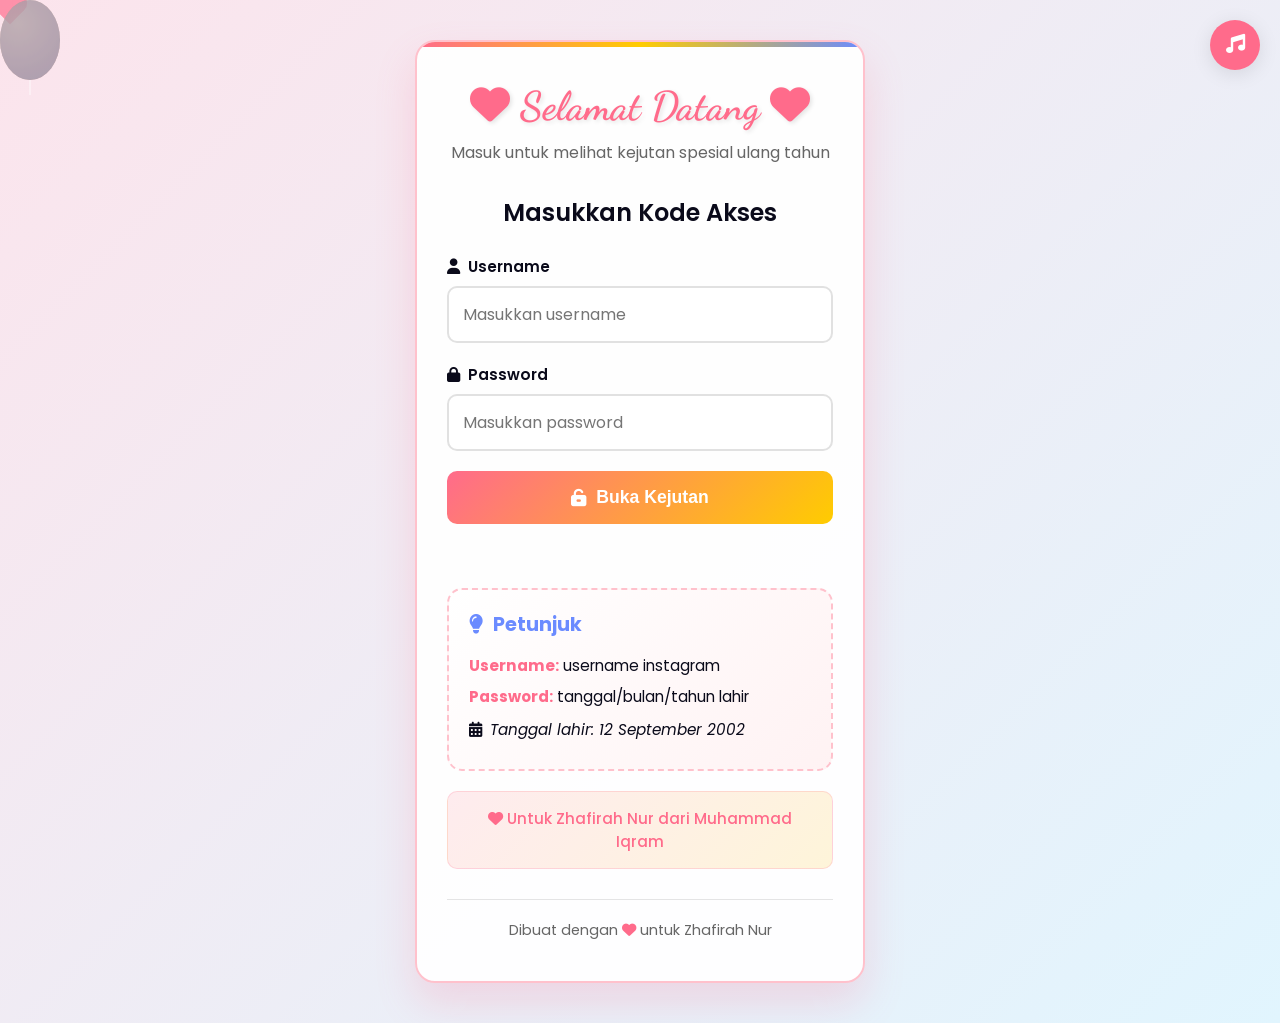
==== gift.html @ c89180bb "first commit" ====
<!DOCTYPE html>
<html lang="id">
<head>
    <meta charset="UTF-8" />
    <meta name="viewport" content="width=device-width, initial-scale=1.0" />
    <title>🎁 Hadiah & Ucapan</title>
    <link rel="stylesheet" href="css/style.css" />
    <link rel="stylesheet" href="https://cdnjs.cloudflare.com/ajax/libs/font-awesome/6.4.0/css/all.min.css" />
    <link href="https://fonts.googleapis.com/css2?family=Dancing+Script:wght@700&family=Poppins:wght@300;400;600&display=swap" rel="stylesheet" />
</head>
<body class="gift-page not-loaded">
    <div class="container">
        <div class="gift-container">
            <!-- Tombol kembali ke main.html -->
            <a href="main.html#boxes-section" class="btn-back">
                <i class="fas fa-arrow-left"></i> Kembali ke Menu
            </a>

            <!-- Gift Card - Bunga Animasi -->
            <div class="gift-card">
                <h2>🎁 Buket Bunga Spesial</h2>
                <p class="gift-sub">Untuk Zhafirah dari Muhammad Iqram 💐</p>

                <!-- Animasi Bunga -->
                <div class="flower-wrapper">
                    <div class="flowers">
                        <!-- Bunga 1 -->
                        <div class="flower flower--1">
                            <div class="flower__leafs flower__leafs--1">
                                <div class="flower__leaf flower__leaf--1"></div>
                                <div class="flower__leaf flower__leaf--2"></div>
                                <div class="flower__leaf flower__leaf--3"></div>
                                <div class="flower__leaf flower__leaf--4"></div>
                                <div class="flower__white-circle"></div>
                                <div class="flower__light flower__light--1"></div>
                                <div class="flower__light flower__light--2"></div>
                                <div class="flower__light flower__light--3"></div>
                                <div class="flower__light flower__light--4"></div>
                                <div class="flower__light flower__light--5"></div>
                                <div class="flower__light flower__light--6"></div>
                                <div class="flower__light flower__light--7"></div>
                                <div class="flower__light flower__light--8"></div>
                            </div>
                            <div class="flower__line">
                                <div class="flower__line__leaf flower__line__leaf--1"></div>
                                <div class="flower__line__leaf flower__line__leaf--2"></div>
                                <div class="flower__line__leaf flower__line__leaf--3"></div>
                                <div class="flower__line__leaf flower__line__leaf--4"></div>
                                <div class="flower__line__leaf flower__line__leaf--5"></div>
                                <div class="flower__line__leaf flower__line__leaf--6"></div>
                            </div>
                        </div>

                        <!-- Bunga 2 -->
                        <div class="flower flower--2">
                            <div class="flower__leafs flower__leafs--2">
                                <div class="flower__leaf flower__leaf--1"></div>
                                <div class="flower__leaf flower__leaf--2"></div>
                                <div class="flower__leaf flower__leaf--3"></div>
                                <div class="flower__leaf flower__leaf--4"></div>
                                <div class="flower__white-circle"></div>
                                <div class="flower__light flower__light--1"></div>
                                <div class="flower__light flower__light--2"></div>
                                <div class="flower__light flower__light--3"></div>
                                <div class="flower__light flower__light--4"></div>
                                <div class="flower__light flower__light--5"></div>
                                <div class="flower__light flower__light--6"></div>
                                <div class="flower__light flower__light--7"></div>
                                <div class="flower__light flower__light--8"></div>
                            </div>
                            <div class="flower__line">
                                <div class="flower__line__leaf flower__line__leaf--1"></div>
                                <div class="flower__line__leaf flower__line__leaf--2"></div>
                                <div class="flower__line__leaf flower__line__leaf--3"></div>
                                <div class="flower__line__leaf flower__line__leaf--4"></div>
                            </div>
                        </div>

                        <!-- Bunga 3 -->
                        <div class="flower flower--3">
                            <div class="flower__leafs flower__leafs--3">
                                <div class="flower__leaf flower__leaf--1"></div>
                                <div class="flower__leaf flower__leaf--2"></div>
                                <div class="flower__leaf flower__leaf--3"></div>
                                <div class="flower__leaf flower__leaf--4"></div>
                                <div class="flower__white-circle"></div>
                                <div class="flower__light flower__light--1"></div>
                                <div class="flower__light flower__light--2"></div>
                                <div class="flower__light flower__light--3"></div>
                                <div class="flower__light flower__light--4"></div>
                                <div class="flower__light flower__light--5"></div>
                                <div class="flower__light flower__light--6"></div>
                                <div class="flower__light flower__light--7"></div>
                                <div class="flower__light flower__light--8"></div>
                            </div>
                            <div class="flower__line">
                                <div class="flower__line__leaf flower__line__leaf--1"></div>
                                <div class="flower__line__leaf flower__line__leaf--2"></div>
                                <div class="flower__line__leaf flower__line__leaf--3"></div>
                                <div class="flower__line__leaf flower__line__leaf--4"></div>
                            </div>
                        </div>

                        <!-- Elemen tambahan -->
                        <div class="grow-ans" style="--d:1.2s">
                            <div class="flower__g-long">
                                <div class="flower__g-long__top"></div>
                                <div class="flower__g-long__bottom"></div>
                            </div>
                        </div>

                        <div class="growing-grass">
                            <div class="flower__grass flower__grass--1">
                                <div class="flower__grass--top"></div>
                                <div class="flower__grass--bottom"></div>
                                <div class="flower__grass__leaf flower__grass__leaf--1"></div>
                                <div class="flower__grass__leaf flower__grass__leaf--2"></div>
                                <div class="flower__grass__leaf flower__grass__leaf--3"></div>
                                <div class="flower__grass__leaf flower__grass__leaf--4"></div>
                                <div class="flower__grass__leaf flower__grass__leaf--5"></div>
                                <div class="flower__grass__leaf flower__grass__leaf--6"></div>
                                <div class="flower__grass__leaf flower__grass__leaf--7"></div>
                                <div class="flower__grass__leaf flower__grass__leaf--8"></div>
                                <div class="flower__grass__overlay"></div>
                            </div>
                        </div>

                        <div class="growing-grass">
                            <div class="flower__grass flower__grass--2">
                                <div class="flower__grass--top"></div>
                                <div class="flower__grass--bottom"></div>
                                <div class="flower__grass__leaf flower__grass__leaf--1"></div>
                                <div class="flower__grass__leaf flower__grass__leaf--2"></div>
                                <div class="flower__grass__leaf flower__grass__leaf--3"></div>
                                <div class="flower__grass__leaf flower__grass__leaf--4"></div>
                                <div class="flower__grass__leaf flower__grass__leaf--5"></div>
                                <div class="flower__grass__leaf flower__grass__leaf--6"></div>
                                <div class="flower__grass__leaf flower__grass__leaf--7"></div>
                                <div class="flower__grass__leaf flower__grass__leaf--8"></div>
                                <div class="flower__grass__overlay"></div>
                            </div>
                        </div>

                        <div class="grow-ans" style="--d:2.4s">
                            <div class="flower__g-right flower__g-right--1">
                                <div class="leaf"></div>
                            </div>
                        </div>

                        <div class="grow-ans" style="--d:2.8s">
                            <div class="flower__g-right flower__g-right--2">
                                <div class="leaf"></div>
                            </div>
                        </div>

                        <div class="grow-ans" style="--d:2.8s">
                            <div class="flower__g-front">
                                <div class="flower__g-front__leaf-wrapper flower__g-front__leaf-wrapper--1">
                                    <div class="flower__g-front__leaf"></div>
                                </div>
                                <div class="flower__g-front__leaf-wrapper flower__g-front__leaf-wrapper--2">
                                    <div class="flower__g-front__leaf"></div>
                                </div>
                                <div class="flower__g-front__leaf-wrapper flower__g-front__leaf-wrapper--3">
                                    <div class="flower__g-front__leaf"></div>
                                </div>
                                <div class="flower__g-front__leaf-wrapper flower__g-front__leaf-wrapper--4">
                                    <div class="flower__g-front__leaf"></div>
                                </div>
                                <div class="flower__g-front__leaf-wrapper flower__g-front__leaf-wrapper--5">
                                    <div class="flower__g-front__leaf"></div>
                                </div>
                                <div class="flower__g-front__leaf-wrapper flower__g-front__leaf-wrapper--6">
                                    <div class="flower__g-front__leaf"></div>
                                </div>
                                <div class="flower__g-front__leaf-wrapper flower__g-front__leaf-wrapper--7">
                                    <div class="flower__g-front__leaf"></div>
                                </div>
                                <div class="flower__g-front__leaf-wrapper flower__g-front__leaf-wrapper--8">
                                    <div class="flower__g-front__leaf"></div>
                                </div>
                                <div class="flower__g-front__line"></div>
                            </div>
                        </div>

                        <div class="grow-ans" style="--d:3.2s">
                            <div class="flower__g-fr">
                                <div class="leaf"></div>
                                <div class="flower__g-fr__leaf flower__g-fr__leaf--1"></div>
                                <div class="flower__g-fr__leaf flower__g-fr__leaf--2"></div>
                                <div class="flower__g-fr__leaf flower__g-fr__leaf--3"></div>
                                <div class="flower__g-fr__leaf flower__g-fr__leaf--4"></div>
                                <div class="flower__g-fr__leaf flower__g-fr__leaf--5"></div>
                                <div class="flower__g-fr__leaf flower__g-fr__leaf--6"></div>
                                <div class="flower__g-fr__leaf flower__g-fr__leaf--7"></div>
                                <div class="flower__g-fr__leaf flower__g-fr__leaf--8"></div>
                            </div>
                        </div>

                        <div class="long-g long-g--0">
                            <div class="grow-ans" style="--d:3s"><div class="leaf leaf--0"></div></div>
                            <div class="grow-ans" style="--d:2.2s"><div class="leaf leaf--1"></div></div>
                            <div class="grow-ans" style="--d:3.4s"><div class="leaf leaf--2"></div></div>
                            <div class="grow-ans" style="--d:3.6s"><div class="leaf leaf--3"></div></div>
                        </div>

                        <div class="long-g long-g--1">
                            <div class="grow-ans" style="--d:3.6s"><div class="leaf leaf--0"></div></div>
                            <div class="grow-ans" style="--d:3.8s"><div class="leaf leaf--1"></div></div>
                            <div class="grow-ans" style="--d:4s"><div class="leaf leaf--2"></div></div>
                            <div class="grow-ans" style="--d:4.2s"><div class="leaf leaf--3"></div></div>
                        </div>

                        <div class="long-g long-g--2">
                            <div class="grow-ans" style="--d:4s"><div class="leaf leaf--0"></div></div>
                            <div class="grow-ans" style="--d:4.2s"><div class="leaf leaf--1"></div></div>
                            <div class="grow-ans" style="--d:4.4s"><div class="leaf leaf--2"></div></div>
                            <div class="grow-ans" style="--d:4.6s"><div class="leaf leaf--3"></div></div>
                        </div>

                        <div class="long-g long-g--3">
                            <div class="grow-ans" style="--d:4s"><div class="leaf leaf--0"></div></div>
                            <div class="grow-ans" style="--d:4.2s"><div class="leaf leaf--1"></div></div>
                            <div class="grow-ans" style="--d:3s"><div class="leaf leaf--2"></div></div>
                            <div class="grow-ans" style="--d:3.6s"><div class="leaf leaf--3"></div></div>
                        </div>

                        <div class="long-g long-g--4">
                            <div class="grow-ans" style="--d:4s"><div class="leaf leaf--0"></div></div>
                            <div class="grow-ans" style="--d:4.2s"><div class="leaf leaf--1"></div></div>
                            <div class="grow-ans" style="--d:3s"><div class="leaf leaf--2"></div></div>
                            <div class="grow-ans" style="--d:3.6s"><div class="leaf leaf--3"></div></div>
                        </div>

                        <div class="long-g long-g--5">
                            <div class="grow-ans" style="--d:4s"><div class="leaf leaf--0"></div></div>
                            <div class="grow-ans" style="--d:4.2s"><div class="leaf leaf--1"></div></div>
                            <div class="grow-ans" style="--d:3s"><div class="leaf leaf--2"></div></div>
                            <div class="grow-ans" style="--d:3.6s"><div class="leaf leaf--3"></div></div>
                        </div>

                        <div class="long-g long-g--6">
                            <div class="grow-ans" style="--d:4.2s"><div class="leaf leaf--0"></div></div>
                            <div class="grow-ans" style="--d:4.4s"><div class="leaf leaf--1"></div></div>
                            <div class="grow-ans" style="--d:4.6s"><div class="leaf leaf--2"></div></div>
                            <div class="grow-ans" style="--d:4.8s"><div class="leaf leaf--3"></div></div>
                        </div>

                        <div class="long-g long-g--7">
                            <div class="grow-ans" style="--d:3s"><div class="leaf leaf--0"></div></div>
                            <div class="grow-ans" style="--d:3.2s"><div class="leaf leaf--1"></div></div>
                            <div class="grow-ans" style="--d:3.5s"><div class="leaf leaf--2"></div></div>
                            <div class="grow-ans" style="--d:3.6s"><div class="leaf leaf--3"></div></div>
                        </div>
                    </div>
                </div>

                <button id="bukaGiftBtn" class="btn-gift">
                    <i class="fas fa-gift"></i> Buka Buket Bunga
                </button>
            </div>

            <!-- Form Ucapan -->
            <div class="ucapan-card">
                <h3>💬 Ucapan Terima Kasih</h3>
                <p class="ucapan-sub">Kirimkan ucapan terima kasihmu untuk Muhammad Iqram 💕</p>

                <form id="giftForm">
                    <div class="form-group">
                        <label for="pengirim">✍️ Dari</label>
                        <input type="text" id="pengirim" value="Zhafirah Nur" readonly />
                    </div>

                    <div class="form-group">
                        <label for="pesanUcapan">💕 Pesan Terima Kasih</label>
                        <textarea id="pesanUcapan" rows="5" placeholder="Tulis ucapan terima kasihmu untuk Iqram..."></textarea>
                        <div class="char-counter">
                            <span id="charCount">0</span> / 500
                        </div>
                    </div>

                    <div class="form-group">
                        <label>🎨 Emoji</label>
                        <div class="emoji-picker">
                            <button type="button" class="emoji-btn" onclick="addEmoji('❤️')">❤️</button>
                            <button type="button" class="emoji-btn" onclick="addEmoji('💕')">💕</button>
                            <button type="button" class="emoji-btn" onclick="addEmoji('😊')">😊</button>
                            <button type="button" class="emoji-btn" onclick="addEmoji('🥰')">🥰</button>
                            <button type="button" class="emoji-btn" onclick="addEmoji('😘')">😘</button>
                            <button type="button" class="emoji-btn" onclick="addEmoji('💗')">💗</button>
                            <button type="button" class="emoji-btn" onclick="addEmoji('✨')">✨</button>
                            <button type="button" class="emoji-btn" onclick="addEmoji('🌹')">🌹</button>
                            <button type="button" class="emoji-btn" onclick="addEmoji('💖')">💖</button>
                            <button type="button" class="emoji-btn" onclick="addEmoji('🌸')">🌸</button>
                        </div>
                    </div>

                    <div class="form-actions">
                        <button type="button" id="previewBtn" class="btn-secondary">
                            <i class="fas fa-eye"></i> Preview
                        </button>
                        <button type="submit" id="kirimBtn" class="btn-primary">
                            <i class="fab fa-whatsapp"></i> Kirim ke WhatsApp
                        </button>
                    </div>

                    <div id="previewBox" class="preview-box hidden">
                        <div class="preview-header">
                            <i class="fas fa-quote-left"></i>
                            <span>Preview</span>
                        </div>
                        <div class="preview-content" id="previewContent"></div>
                    </div>

                    <div id="statusMessage" class="status-message hidden">
                        <span class="status-icon">✅</span>
                        <span class="status-text">Terkirim! 💕</span>
                    </div>
                </form>
            </div>

            <div class="copyright">
                <p>
                    © 2026 <a href="https://www.instagram.com/fdlann26/" target="_blank">Fadlan Fiqri Fauzan</a> 
                    - movedigitalku -
                    <a href="https://www.instagram.com/fdlann26/" target="_blank">@fdlann26</a>
                </p>
            </div>
        </div>
    </div>

    <script src="js/gift.js"></script>
</body>
</html>
---- css/style.css ----
/* ===== RESET & BASE ===== */
* {
    margin: 0;
    padding: 0;
    box-sizing: border-box;
}

:root {
    --primary-pink: #ff6b8b;
    --primary-blue: #6b8bff;
    --primary-yellow: #ffcc00;
    --primary-green: #6bff8b;
    --primary-purple: #cc6bff;
    --light-pink: #ffc1cc;
    --light-blue: #c2e9fb;
    --dark: #0a0a1a;
    --dark-secondary: #1a1a2e;
    --gold: #FFD700;
    --white: #ffffff;
    --text-light: #e0e0e0;
    --medium-text: #666666;
    --shadow: 0 4px 20px rgba(0, 0, 0, 0.1);
    --shadow-heavy: 0 8px 30px rgba(0, 0, 0, 0.15);
    --whatsapp-green: #25D366;
    --whatsapp-dark: #075e54;
    --danger-red: #ff4444;
    --success-green: #4cd964;
    --warning-orange: #ff9800;
}

body {
    font-family: 'Poppins', sans-serif;
    background: linear-gradient(135deg, var(--light-pink) 0%, var(--light-blue) 100%);
    min-height: 100vh;
    color: var(--dark);
    overflow-x: hidden;
    position: relative;
}

.hidden {
    display: none !important;
}

.container {
    max-width: 1200px;
    margin: 0 auto;
    padding: 20px;
    position: relative;
    z-index: 1;
}

/* ===== MUSIC CONTROL ===== */
.music-control {
    position: fixed;
    top: 20px;
    right: 20px;
    z-index: 1000;
    display: flex;
    flex-direction: column;
    gap: 10px;
}

.music-btn {
    background: var(--primary-pink);
    color: var(--white);
    border: none;
    width: 50px;
    height: 50px;
    border-radius: 50%;
    font-size: 1.2rem;
    cursor: pointer;
    box-shadow: var(--shadow);
    transition: all 0.3s ease;
    display: flex;
    align-items: center;
    justify-content: center;
}

.music-btn:hover {
    background: #ff4a6e;
    transform: scale(1.1);
    box-shadow: var(--shadow-heavy);
}

.logout-btn {
    background: var(--danger-red);
}
.logout-btn:hover {
    background: #ff2222;
}

/* ===== LOGIN PAGE ===== */
.login-page {
    display: flex;
    justify-content: center;
    align-items: center;
    min-height: 100vh;
    padding: 20px;
    background: linear-gradient(135deg, #fce4ec 0%, #e1f5fe 100%);
}

.login-card {
    background: rgba(255, 255, 255, 0.95);
    border-radius: 20px;
    width: 100%;
    max-width: 450px;
    padding: 40px 30px;
    box-shadow: 0 20px 40px rgba(255, 107, 139, 0.2);
    position: relative;
    overflow: hidden;
    border: 2px solid var(--light-pink);
}

.login-card::before {
    content: '';
    position: absolute;
    top: 0;
    left: 0;
    width: 100%;
    height: 5px;
    background: linear-gradient(90deg, var(--primary-pink), var(--primary-yellow), var(--primary-blue));
}

.login-header {
    text-align: center;
    margin-bottom: 30px;
}

.login-header h1 {
    font-family: 'Dancing Script', cursive;
    color: var(--primary-pink);
    font-size: 2.5rem;
    margin-bottom: 10px;
    text-shadow: 2px 2px 4px rgba(0, 0, 0, 0.1);
}

.subtitle {
    color: var(--medium-text);
    font-size: 1rem;
}

.login-form h2 {
    color: var(--dark);
    text-align: center;
    margin-bottom: 25px;
    font-size: 1.5rem;
    font-weight: 600;
}

.form-group {
    margin-bottom: 20px;
}

.form-group label {
    display: block;
    margin-bottom: 8px;
    color: var(--dark);
    font-weight: 600;
    font-size: 0.95rem;
    display: flex;
    align-items: center;
    gap: 8px;
}

.form-group input,
.form-group textarea {
    width: 100%;
    padding: 14px;
    border: 2px solid #e1e1e1;
    border-radius: 10px;
    font-size: 1rem;
    font-family: 'Poppins', sans-serif;
    transition: all 0.3s ease;
    background: var(--white);
}

.form-group input:focus,
.form-group textarea:focus {
    border-color: var(--primary-pink);
    box-shadow: 0 0 0 3px rgba(255, 107, 139, 0.2);
    outline: none;
}

.form-group textarea {
    resize: vertical;
    min-height: 120px;
}

.btn-primary {
    background: linear-gradient(135deg, var(--primary-pink) 0%, var(--primary-yellow) 100%);
    color: var(--white);
    border: none;
    width: 100%;
    padding: 16px;
    border-radius: 10px;
    font-size: 1.1rem;
    font-weight: 600;
    cursor: pointer;
    transition: all 0.3s ease;
    margin-top: 10px;
    display: flex;
    align-items: center;
    justify-content: center;
    gap: 10px;
}

.btn-primary:hover {
    transform: translateY(-3px);
    box-shadow: 0 7px 15px rgba(255, 107, 139, 0.3);
}

.btn-primary:disabled {
    opacity: 0.6;
    cursor: not-allowed;
    transform: none !important;
}

.btn-secondary {
    background: linear-gradient(135deg, var(--primary-blue), var(--primary-purple));
    color: white;
    border: none;
    padding: 15px 30px;
    border-radius: 10px;
    font-size: 1rem;
    font-weight: 600;
    cursor: pointer;
    transition: all 0.3s ease;
    display: flex;
    align-items: center;
    justify-content: center;
    gap: 10px;
    flex: 1;
}

.btn-secondary:hover {
    transform: translateY(-3px);
    box-shadow: 0 5px 15px rgba(107, 139, 255, 0.3);
}

.message {
    margin-top: 15px;
    padding: 12px;
    border-radius: 8px;
    text-align: center;
    font-weight: 600;
    font-size: 0.9rem;
}

.message.success {
    background: rgba(76, 217, 100, 0.1);
    color: var(--success-green);
    border: 1px solid rgba(76, 217, 100, 0.3);
}

.message.error {
    background: rgba(255, 68, 68, 0.1);
    color: var(--danger-red);
    border: 1px solid rgba(255, 68, 68, 0.3);
}

.hint-box {
    background: linear-gradient(135deg, rgba(255, 255, 255, 0.9), rgba(255, 241, 242, 0.9));
    border-radius: 15px;
    padding: 20px;
    margin-top: 25px;
    border: 2px dashed var(--light-pink);
}

.hint-box h3 {
    color: var(--primary-blue);
    margin-bottom: 15px;
    font-size: 1.2rem;
    display: flex;
    align-items: center;
    gap: 10px;
}

.hint-content p {
    margin-bottom: 8px;
    color: var(--dark);
    font-size: 0.95rem;
}

.hint-content strong {
    color: var(--primary-pink);
}

.note {
    font-style: italic;
    color: var(--medium-text);
    margin-top: 10px;
    font-size: 0.85rem;
    display: flex;
    align-items: center;
    gap: 8px;
}

.romantic-note {
    text-align: center;
    margin-top: 20px;
    padding: 15px;
    background: linear-gradient(135deg, rgba(255, 193, 204, 0.3), rgba(255, 224, 130, 0.3));
    border-radius: 10px;
    color: var(--primary-pink);
    font-weight: 500;
    font-size: 0.95rem;
    border: 1px solid rgba(255, 107, 139, 0.2);
}

.login-footer {
    margin-top: 30px;
    text-align: center;
    color: var(--medium-text);
    padding-top: 20px;
    border-top: 1px solid rgba(0, 0, 0, 0.1);
    font-size: 0.9rem;
}

.heartbeat {
    color: var(--primary-pink);
    animation: heartbeat 1.5s infinite;
}

@keyframes heartbeat {
    0%, 100% { transform: scale(1); }
    5% { transform: scale(1.1); }
    10% { transform: scale(1); }
    15% { transform: scale(1.1); }
    20% { transform: scale(1); }
}

/* ===== FLOATING ELEMENTS ===== */
.floating-hearts {
    position: fixed;
    top: 0;
    left: 0;
    width: 100%;
    height: 100%;
    pointer-events: none;
    z-index: 0;
}

.floating-hearts .heart {
    position: absolute;
    width: 20px;
    height: 20px;
    background: var(--primary-pink);
    transform: rotate(45deg);
    animation: floatHeart 20s infinite linear;
    opacity: 0.2;
}

.floating-hearts .heart::before,
.floating-hearts .heart::after {
    content: '';
    position: absolute;
    width: 20px;
    height: 20px;
    background: var(--primary-pink);
    border-radius: 50%;
}

.floating-hearts .heart::before { top: -10px; left: 0; }
.floating-hearts .heart::after { top: 0; left: -10px; }

@keyframes floatHeart {
    0% { transform: rotate(45deg) translateY(100vh) rotate(0deg); opacity: 0; }
    10% { opacity: 0.2; }
    90% { opacity: 0.2; }
    100% { transform: rotate(45deg) translateY(-100px) rotate(360deg); opacity: 0; }
}

.balloons {
    position: fixed;
    top: 0;
    left: 0;
    width: 100%;
    height: 100%;
    pointer-events: none;
    z-index: 0;
}

.balloons .balloon {
    position: absolute;
    width: 60px;
    height: 80px;
    border-radius: 50%;
    animation: floatBalloon 25s infinite linear;
    opacity: 0.3;
}

.balloon::before {
    content: '';
    position: absolute;
    bottom: -15px;
    left: 50%;
    transform: translateX(-50%);
    width: 2px;
    height: 15px;
    background: rgba(255, 255, 255, 0.3);
}

.pink { background: radial-gradient(circle at 30% 30%, var(--primary-pink), #ff4a6e); }
.blue { background: radial-gradient(circle at 30% 30%, var(--primary-blue), #4a6eff); }
.yellow { background: radial-gradient(circle at 30% 30%, var(--primary-yellow), #ffaa00); }
.green { background: radial-gradient(circle at 30% 30%, var(--primary-green), #4aff6e); }
.purple { background: radial-gradient(circle at 30% 30%, var(--primary-purple), #aa4aff); }

@keyframes floatBalloon {
    0% { transform: translateY(100vh) rotate(0deg); opacity: 0; }
    10% { opacity: 0.3; }
    90% { opacity: 0.3; }
    100% { transform: translateY(-100px) rotate(360deg); opacity: 0; }
}

/* ===== BALLOON ANIMATION ===== */
.balloon-animation {
    position: fixed;
    top: 0;
    left: 0;
    width: 100%;
    height: 100%;
    pointer-events: none;
    z-index: 0;
}

.balloon-anim {
    position: absolute;
    width: 50px;
    height: 70px;
    border-radius: 50%;
    animation: floatUp 25s infinite linear;
    opacity: 0.15;
}

.balloon-anim:nth-child(1) { background: var(--primary-pink); left: 10%; animation-delay: 0s; }
.balloon-anim:nth-child(2) { background: var(--primary-blue); left: 30%; animation-delay: 5s; }
.balloon-anim:nth-child(3) { background: var(--primary-yellow); left: 50%; animation-delay: 10s; }
.balloon-anim:nth-child(4) { background: var(--primary-green); left: 70%; animation-delay: 15s; }
.balloon-anim:nth-child(5) { background: var(--primary-purple); left: 90%; animation-delay: 20s; }

@keyframes floatUp {
    0% { transform: translateY(100vh) rotate(0deg); opacity: 0; }
    10% { opacity: 0.15; }
    90% { opacity: 0.15; }
    100% { transform: translateY(-100px) rotate(360deg); opacity: 0; }
}

/* ===== BIRTHDAY PAGE ===== */
.birthday-page {
    background: linear-gradient(135deg, #fff0f5 0%, #f0f8ff 100%);
    min-height: 100vh;
}

.birthday-header {
    text-align: center;
    margin-bottom: 30px;
    padding-top: 20px;
}

.birthday-header h1 {
    font-family: 'Dancing Script', cursive;
    font-size: 3rem;
    color: var(--primary-pink);
    margin-bottom: 15px;
    text-shadow: 2px 2px 4px rgba(0, 0, 0, 0.1);
}

.age-display {
    margin: 20px 0;
}

.age-number {
    display: inline-block;
    background: linear-gradient(135deg, var(--primary-pink), var(--primary-yellow));
    color: var(--white);
    width: 90px;
    height: 90px;
    line-height: 90px;
    border-radius: 50%;
    font-size: 2.8rem;
    font-weight: bold;
    margin: 10px;
    animation: pulseAge 2s infinite;
    box-shadow: 0 10px 25px rgba(255, 107, 139, 0.3);
    border: 4px solid white;
}

@keyframes pulseAge {
    0%, 100% { transform: scale(1); }
    50% { transform: scale(1.05); }
}

.age-text {
    font-size: 1.1rem;
    color: var(--medium-text);
    margin-top: 10px;
    font-weight: 500;
}

/* ===== STARS BACKGROUND ===== */
.stars-bg {
    position: fixed;
    top: 0;
    left: 0;
    width: 100%;
    height: 100%;
    pointer-events: none;
    z-index: 0;
    overflow: hidden;
}

.star {
    position: absolute;
    background: #ffb3c6;
    border-radius: 50%;
    opacity: 0;
    animation: twinkle 3s ease-in-out infinite;
}

@keyframes twinkle {
    0%, 100% { opacity: 0; }
    50% { opacity: 0.8; }
}

/* ===== CAKE SECTION ===== */
.cake-section {
    position: relative;
    margin: 0 auto;
    max-width: 600px;
    z-index: 1;
}

.cake-container {
    position: relative;
    height: 280px;
    display: flex;
    justify-content: center;
    align-items: flex-end;
}

.cake {
    position: relative;
    width: 240px;
    height: 180px;
}

.cake-bottom {
    position: absolute;
    bottom: 0;
    left: 50%;
    transform: translateX(-50%);
    width: 200px;
    height: 70px;
    background: linear-gradient(to bottom, #ffaa00, #ff8800);
    border-radius: 10px 10px 20px 20px;
    box-shadow: inset 0 10px 20px rgba(0, 0, 0, 0.1);
}

.cake-middle {
    position: absolute;
    bottom: 70px;
    left: 50%;
    transform: translateX(-50%);
    width: 180px;
    height: 50px;
    background: linear-gradient(to bottom, #ff6b8b, #ff4a6e);
    border-radius: 10px;
    box-shadow: inset 0 10px 20px rgba(0, 0, 0, 0.1);
}

.cake-top {
    position: absolute;
    bottom: 120px;
    left: 50%;
    transform: translateX(-50%);
    width: 160px;
    height: 40px;
    background: linear-gradient(to bottom, var(--primary-yellow), #ffaa00);
    border-radius: 10px;
    box-shadow: inset 0 10px 20px rgba(0, 0, 0, 0.1);
}

.candles {
    position: absolute;
    bottom: 160px;
    left: 50%;
    transform: translateX(-50%);
    width: 200px;
    display: flex;
    justify-content: space-around;
    z-index: 10;
}

.candle {
    width: 12px;
    height: 50px;
    background: linear-gradient(to bottom, var(--white), #f0f0f0);
    border-radius: 5px;
    position: relative;
}

.flame {
    width: 20px;
    height: 40px;
    background: radial-gradient(ellipse at center, #ffcc00, #ff6b00, transparent 70%);
    border-radius: 50% 50% 20% 20%;
    position: absolute;
    top: -35px;
    left: 50%;
    transform: translateX(-50%);
    animation: flicker 1.5s infinite alternate;
    cursor: pointer;
    border: none;
    padding: 0;
    display: flex;
    align-items: center;
    justify-content: center;
}

@keyframes flicker {
    0%, 100% { transform: translateX(-50%) scale(1); opacity: 1; }
    50% { transform: translateX(-50%) scale(1.1); opacity: 0.9; }
}

.flame.listening {
    animation: listeningFlame 0.6s infinite alternate !important;
    box-shadow: 0 0 25px #ffcc00, 0 0 50px #ffcc00 !important;
}

@keyframes listeningFlame {
    0% { transform: translateX(-50%) scale(1); background: radial-gradient(ellipse at center, #ffcc00, #ff6b00, transparent 70%); }
    50% { transform: translateX(-50%) scale(1.2); background: radial-gradient(ellipse at center, #ffff00, #ff3300, transparent 70%); }
    100% { transform: translateX(-50%) scale(1.4); background: radial-gradient(ellipse at center, #ffffff, #ff0000, transparent 70%); }
}

.flame.blown {
    animation: blowOut 0.8s forwards !important;
}

@keyframes blowOut {
    0% { opacity: 1; transform: translateX(-50%) scale(1); }
    50% { opacity: 0.5; transform: translateX(-50%) scale(1.5); }
    100% { opacity: 0; transform: translateX(-50%) scale(0); display: none; }
}

/* ===== BLOW CONTROL ===== */
.blow-control-section {
    text-align: center;
    margin-top: 25px;
    padding: 20px;
    background: rgba(255, 255, 255, 0.9);
    border-radius: 15px;
    box-shadow: var(--shadow);
    max-width: 500px;
    margin-left: auto;
    margin-right: auto;
}

.blow-btn {
    background: linear-gradient(135deg, var(--primary-pink), var(--primary-yellow));
    color: var(--white);
    border: none;
    padding: 16px 32px;
    border-radius: 50px;
    font-size: 1.1rem;
    font-weight: 600;
    cursor: pointer;
    transition: all 0.3s ease;
    display: inline-flex;
    align-items: center;
    gap: 12px;
    margin-bottom: 20px;
    box-shadow: 0 5px 15px rgba(255, 107, 139, 0.3);
}

.blow-btn:hover {
    transform: translateY(-3px);
    box-shadow: 0 8px 20px rgba(255, 107, 139, 0.4);
}

.blow-btn.blowing {
    background: linear-gradient(135deg, var(--primary-blue), var(--primary-purple));
    animation: pulse 1.5s infinite;
}

.blow-status {
    margin: 15px 0;
    min-height: 40px;
}

.status-item {
    display: flex;
    align-items: center;
    justify-content: center;
    gap: 10px;
    padding: 10px;
    border-radius: 8px;
    font-weight: 500;
    transition: all 0.3s ease;
}

.status-item i {
    font-size: 1.2rem;
}

#mic-status {
    background: rgba(255, 68, 68, 0.1);
    color: var(--danger-red);
}

#mic-status.active {
    background: rgba(37, 211, 102, 0.1);
    color: var(--whatsapp-green);
}

#blow-instruction {
    background: rgba(255, 193, 7, 0.1);
    color: var(--warning-orange);
    animation: pulse 1.5s infinite;
}

#blow-result {
    background: rgba(76, 217, 100, 0.1);
    color: var(--success-green);
}

.candle-counter {
    margin-top: 20px;
    padding: 15px;
    background: linear-gradient(135deg, rgba(255, 255, 255, 0.9), rgba(255, 241, 242, 0.9));
    border-radius: 10px;
    border: 2px dashed var(--light-pink);
}

.counter-display {
    font-size: 2.5rem;
    font-weight: bold;
    color: var(--primary-pink);
    line-height: 1;
    margin-bottom: 5px;
}

.counter-label {
    color: var(--medium-text);
    font-size: 0.9rem;
}

/* ===== MIC MODAL ===== */
.mic-modal {
    display: none;
    position: fixed;
    top: 0;
    left: 0;
    width: 100%;
    height: 100%;
    background: rgba(0, 0, 0, 0.9);
    z-index: 10000;
    justify-content: center;
    align-items: center;
    animation: fadeIn 0.3s ease;
}

.mic-modal-content {
    background: white;
    border-radius: 20px;
    width: 90%;
    max-width: 450px;
    padding: 40px 30px;
    text-align: center;
    animation: slideUp 0.3s ease;
    box-shadow: 0 20px 40px rgba(0, 0, 0, 0.4);
    border: 3px solid var(--primary-blue);
}

.mic-modal-icon {
    font-size: 4rem;
    color: var(--primary-blue);
    margin-bottom: 20px;
    animation: bounce 1s infinite alternate;
}

@keyframes bounce {
    0% { transform: translateY(0); }
    100% { transform: translateY(-10px); }
}

.mic-modal-content h3 {
    color: var(--primary-blue);
    margin-bottom: 15px;
    font-size: 1.8rem;
}

.mic-modal-content p {
    color: var(--medium-text);
    margin-bottom: 30px;
    line-height: 1.6;
}

.mic-modal-buttons {
    display: flex;
    gap: 15px;
    justify-content: center;
}

/* ===== UCAPAN SECTION ===== */
.ucapan-section {
    margin: 40px auto;
    max-width: 800px;
    z-index: 1;
    position: relative;
}

.ucapan-card {
    background: rgba(255, 255, 255, 0.95);
    border-radius: 30px;
    padding: 50px 40px;
    box-shadow: 0 20px 60px rgba(0, 0, 0, 0.15);
    border: 2px solid var(--light-pink);
    text-align: center;
    position: relative;
    overflow: hidden;
    animation: popIn 0.8s cubic-bezier(0.34, 1.56, 0.64, 1);
}

@keyframes popIn {
    from { transform: scale(0.8); opacity: 0; }
    to { transform: scale(1); opacity: 1; }
}

.ucapan-content {
    position: relative;
    z-index: 2;
}

.sparkle {
    font-size: 4rem;
    animation: sparkle 1s ease-in-out infinite;
}

@keyframes sparkle {
    0%, 100% { transform: scale(1) rotate(0deg); }
    50% { transform: scale(1.2) rotate(10deg); }
}

.ucapan-content h1 {
    font-family: 'Dancing Script', cursive;
    font-size: 3rem;
    color: var(--primary-pink);
    margin: 15px 0;
    text-shadow: 0 0 30px rgba(255, 107, 139, 0.1);
}

.ucapan-message {
    font-size: 1.1rem;
    line-height: 1.8;
    color: var(--dark);
    max-width: 600px;
    margin: 20px auto;
}

.ucapan-from {
    font-family: 'Dancing Script', cursive;
    font-size: 1.8rem;
    color: var(--primary-pink);
    margin: 20px 0;
}

.btn-next {
    background: linear-gradient(135deg, var(--primary-pink), #ff4757);
    color: white;
    border: none;
    padding: 16px 40px;
    border-radius: 50px;
    font-size: 1.1rem;
    font-weight: 600;
    cursor: pointer;
    transition: all 0.3s ease;
    display: inline-flex;
    align-items: center;
    gap: 12px;
    box-shadow: 0 5px 20px rgba(255, 107, 139, 0.3);
}

.btn-next:hover {
    transform: translateY(-3px) scale(1.02);
    box-shadow: 0 10px 30px rgba(255, 107, 139, 0.4);
}

/* ===== BOXES SECTION ===== */
.boxes-section {
    margin: 40px auto;
    max-width: 1000px;
    z-index: 1;
    position: relative;
}

.boxes-header {
    text-align: center;
    margin-bottom: 40px;
}

.boxes-header h2 {
    font-family: 'Dancing Script', cursive;
    font-size: 2.8rem;
    color: var(--primary-pink);
}

.boxes-header p {
    color: var(--medium-text);
    font-size: 1.1rem;
}

.boxes-container {
    display: grid;
    grid-template-columns: repeat(3, 1fr);
    gap: 30px;
}

.box-card {
    background: rgba(255, 255, 255, 0.9);
    backdrop-filter: blur(10px);
    border-radius: 24px;
    padding: 35px 25px;
    text-align: center;
    border: 1px solid rgba(255, 107, 139, 0.1);
    transition: all 0.4s cubic-bezier(0.34, 1.56, 0.64, 1);
    box-shadow: 0 10px 30px rgba(0, 0, 0, 0.05);
}

.box-card:hover {
    transform: translateY(-10px);
    border-color: var(--primary-pink);
    box-shadow: 0 20px 50px rgba(255, 107, 139, 0.15);
}

.box-icon {
    width: 70px;
    height: 70px;
    border-radius: 50%;
    display: flex;
    justify-content: center;
    align-items: center;
    margin: 0 auto 18px;
    font-size: 28px;
    color: #fff;
}

.box-surat .box-icon { background: linear-gradient(135deg, #ff6b9d, #ff4757); }
.box-galeri .box-icon { background: linear-gradient(135deg, #6c5ce7, #a29bfe); }
.box-gift .box-icon { background: linear-gradient(135deg, #fdcb6e, #f39c12); }

.box-card h3 {
    font-size: 1.3rem;
    color: var(--dark);
    margin-bottom: 8px;
}

.box-card p {
    color: var(--medium-text);
    font-size: 0.95rem;
    margin-bottom: 18px;
}

.box-btn {
    display: inline-block;
    padding: 10px 30px;
    border-radius: 30px;
    text-decoration: none;
    font-weight: 600;
    font-size: 0.95rem;
    transition: all 0.3s ease;
    border: 2px solid;
}

.box-surat .box-btn {
    color: #ff6b9d;
    border-color: rgba(255, 107, 157, 0.3);
}
.box-surat .box-btn:hover {
    background: #ff6b9d;
    color: #fff;
    border-color: #ff6b9d;
}

.box-galeri .box-btn {
    color: #6c5ce7;
    border-color: rgba(108, 92, 231, 0.3);
}
.box-galeri .box-btn:hover {
    background: #6c5ce7;
    color: #fff;
    border-color: #6c5ce7;
}

.box-gift .box-btn {
    color: #f39c12;
    border-color: rgba(243, 156, 18, 0.3);
}
.box-gift .box-btn:hover {
    background: #f39c12;
    color: #fff;
    border-color: #f39c12;
}

/* ===== SURAT PAGE ===== */
.surat-page {
    background: linear-gradient(135deg, #1a0a1e, #2d152d, #1a0a1e);
    min-height: 100vh;
}

.surat-container {
    max-width: 700px;
    margin: 0 auto;
}

.btn-back {
    display: inline-flex;
    align-items: center;
    gap: 8px;
    color: rgba(255, 182, 193, 0.5);
    text-decoration: none;
    font-size: 0.95rem;
    transition: 0.3s;
    margin-bottom: 20px;
}

.btn-back:hover {
    color: #ffb3c6;
}

.surat-card {
    background: rgba(255, 255, 255, 0.05);
    backdrop-filter: blur(20px);
    border-radius: 30px;
    padding: 40px 35px;
    border: 1px solid rgba(255, 107, 157, 0.08);
    box-shadow: 0 20px 60px rgba(0, 0, 0, 0.3);
}

.surat-header {
    text-align: center;
    margin-bottom: 25px;
}

.surat-header i {
    font-size: 32px;
    color: #ff6b9d;
    display: block;
    margin-bottom: 10px;
}

.surat-header h2 {
    color: #ffb3c6;
    font-size: 1.8rem;
    font-weight: 700;
}

.surat-body {
    max-height: 0;
    overflow: hidden;
    transition: max-height 1.5s ease, opacity 1s ease;
    opacity: 0;
}

.surat-body.open {
    max-height: 900px;
    opacity: 1;
}

.surat-body .line {
    color: #f0e6d3;
    font-size: 1rem;
    line-height: 2.2;
    text-align: center;
    opacity: 0;
    transform: translateY(10px);
    transition: all 0.6s ease;
}

.surat-body .line.show {
    opacity: 1;
    transform: translateY(0);
}

.surat-body .line:nth-child(odd) { color: #ffb3c6; }
.surat-body .line:nth-child(even) { color: #f0e6d3; }
.surat-body .line strong { color: #ff6b9d; }

.btn-buka {
    background: linear-gradient(135deg, #ff6b9d, #ff4757);
    border: none;
    color: #fff;
    padding: 14px 36px;
    border-radius: 40px;
    font-size: 1rem;
    font-weight: 600;
    cursor: pointer;
    transition: all 0.3s;
    display: inline-flex;
    align-items: center;
    gap: 12px;
    margin-top: 25px;
    box-shadow: 0 4px 20px rgba(255, 107, 157, 0.2);
}

.btn-buka:hover {
    transform: scale(1.03);
    box-shadow: 0 8px 30px rgba(255, 107, 157, 0.3);
}

.btn-buka:disabled {
    opacity: 0.6;
    cursor: not-allowed;
}

/* ===== GALERI PAGE ===== */
.galeri-page {
    background: #0b0710;
    min-height: 100vh;
}

.galeri-container {
    max-width: 900px;
    margin: 0 auto;
}

.galeri-header {
    text-align: center;
    margin-bottom: 25px;
}

.galeri-header h1 {
    font-family: 'Dancing Script', cursive;
    font-size: 2.8rem;
    color: #ffb3c6;
    text-shadow: 0 0 40px rgba(255, 107, 157, 0.1);
}

.galeri-header .subtitle {
    color: rgba(255, 182, 193, 0.4);
    font-size: 1.1rem;
}

#galaxy-container {
    position: relative;
    width: 100%;
    height: 550px;
    border-radius: 30px;
    overflow: hidden;
    background: radial-gradient(ellipse at center, #1a1a2e 0%, #0a0a1a 100%);
    box-shadow: 0 20px 60px rgba(0, 0, 0, 0.5);
}

#galaxy-container canvas {
    width: 100% !important;
    height: 100% !important;
    display: block;
}

#info-overlay {
    position: absolute;
    bottom: 30px;
    left: 50%;
    transform: translateX(-50%);
    text-align: center;
    pointer-events: none;
    z-index: 10;
}

.galaxy-title {
    font-family: 'Dancing Script', cursive;
    font-size: 2rem;
    color: #FFD700;
    text-shadow: 0 0 30px rgba(255, 215, 0, 0.2);
}

.galaxy-subtitle {
    color: rgba(255, 255, 255, 0.5);
    font-size: 0.9rem;
}

.control-btn {
    position: absolute;
    bottom: 30px;
    right: 30px;
    z-index: 20;
    width: 50px;
    height: 50px;
    border-radius: 50%;
    border: 2px solid #FFD700;
    background: rgba(10, 10, 26, 0.7);
    backdrop-filter: blur(10px);
    color: #FFD700;
    font-size: 1.2rem;
    cursor: pointer;
    transition: all 0.3s ease;
}

.control-btn:hover {
    background: #FFD700;
    color: var(--dark);
    transform: scale(1.1);
}

.memory-counter {
    text-align: center;
    margin: 30px auto;
    padding: 20px;
    background: rgba(255, 255, 255, 0.05);
    backdrop-filter: blur(10px);
    border-radius: 15px;
    font-size: 1.1rem;
    color: #ffb3c6;
    border: 1px solid rgba(255, 107, 157, 0.05);
    max-width: 400px;
}

#memory-count {
    font-weight: 700;
    font-size: 1.5rem;
    color: #FFD700;
}

/* ===== GIFT PAGE ===== */
.gift-page {
    background: linear-gradient(135deg, #1a0a1e, #2d152d, #1a0a1e);
    min-height: 100vh;
}

.gift-container {
    max-width: 700px;
    margin: 0 auto;
}

.gift-card {
    background: rgba(255, 255, 255, 0.05);
    backdrop-filter: blur(20px);
    border-radius: 30px;
    padding: 35px 30px;
    border: 1px solid rgba(255, 107, 157, 0.08);
    text-align: center;
    margin-bottom: 20px;
}

.gift-card h2 {
    color: #ffb3c6;
    font-size: 1.8rem;
}

.gift-sub {
    color: rgba(255, 182, 193, 0.4);
    font-size: 0.95rem;
    margin-bottom: 20px;
}

/* ===== ANIMASI BUNGA CSS ===== */
.gift-page .flower-wrapper {
    height: 550px;
    display: flex;
    justify-content: center;
    align-items: center;
    position: relative;
    overflow: hidden;
    background: radial-gradient(ellipse at center, #0a0a1a 0%, #000 100%);
    border-radius: 20px;
    margin-bottom: 20px;
}

.gift-page .flowers {
    position: relative;
    transform: scale(0.7);
    width: 100%;
    height: 100%;
}

.gift-page .night {
    position: absolute;
    left: 50%;
    top: 0;
    transform: translateX(-50%);
    width: 100%;
    height: 100%;
    filter: blur(0.1vmin);
}

/* ===== FLOWER STYLES ===== */
.gift-page .flower {
    position: absolute;
    bottom: 10vmin;
    transform-origin: bottom center;
    z-index: 10;
    --fl-speed: 0.8s;
}

.gift-page .flower--1 {
    left: 30%;
    animation: moving-flower-1 4s linear infinite;
}

.gift-page .flower--1 .flower__line {
    height: 70vmin;
    animation-delay: 0.3s;
}

.gift-page .flower--2 {
    left: 50%;
    transform: rotate(20deg);
    animation: moving-flower-2 4s linear infinite;
}

.gift-page .flower--2 .flower__line {
    height: 60vmin;
    animation-delay: 0.6s;
}

.gift-page .flower--3 {
    left: 70%;
    transform: rotate(-15deg);
    animation: moving-flower-3 4s linear infinite;
}

.gift-page .flower--3 .flower__line {
    animation-delay: 0.9s;
}

.gift-page .flower__leafs {
    position: relative;
    animation: blooming-flower 2s backwards;
}

.gift-page .flower__leafs--1 { animation-delay: 0.8s; }
.gift-page .flower__leafs--2 { animation-delay: 1.1s; }
.gift-page .flower__leafs--3 { animation-delay: 1.4s; }

.gift-page .flower__leafs::after {
    content: "";
    position: absolute;
    left: 0;
    top: 0;
    transform: translate(-50%, -100%);
    width: 8vmin;
    height: 8vmin;
    background-color: #6bf0ff;
    filter: blur(10vmin);
}

.gift-page .flower__leaf {
    position: absolute;
    bottom: 0;
    left: 50%;
    width: 8vmin;
    height: 11vmin;
    border-radius: 51% 49% 47% 53% / 44% 45% 55% 69%;
    background-color: #a7ffee;
    background-image: linear-gradient(to top, #54b8aa, #a7ffee);
    transform-origin: bottom center;
    opacity: 0.9;
    box-shadow: inset 0 0 2vmin rgba(255, 255, 255, 0.5);
}

.gift-page .flower__leaf--1 { transform: translate(-10%, 1%) rotateY(40deg) rotateX(-50deg); }
.gift-page .flower__leaf--2 { transform: translate(-50%, -4%) rotateX(40deg); }
.gift-page .flower__leaf--3 { transform: translate(-90%, 0%) rotateY(45deg) rotateX(50deg); }

.gift-page .flower__leaf--4 {
    width: 8vmin;
    height: 8vmin;
    transform-origin: bottom left;
    border-radius: 4vmin 10vmin 4vmin 4vmin;
    transform: translate(-0%, 18%) rotateX(70deg) rotate(-43deg);
    background-image: linear-gradient(to top, #39c6d6, #a7ffee);
    z-index: 1;
    opacity: 0.8;
}

.gift-page .flower__white-circle {
    position: absolute;
    left: -3.5vmin;
    top: -3vmin;
    width: 9vmin;
    height: 4vmin;
    border-radius: 50%;
    background-color: #fff;
}

.gift-page .flower__white-circle::after {
    content: "";
    position: absolute;
    left: 50%;
    top: 45%;
    transform: translate(-50%, -50%);
    width: 60%;
    height: 60%;
    border-radius: inherit;
    background: linear-gradient(90deg, rgb(255, 235, 18), rgb(255, 206, 0));
}

.gift-page .flower__line {
    height: 55vmin;
    width: 1.5vmin;
    background-image: linear-gradient(to left, rgb(0,0,0,0.2), transparent, rgba(255,255,255,0.2)),
                      linear-gradient(to top, transparent 10%, #14757a, #39c6d6);
    box-shadow: inset 0 0 2px rgba(0,0,0,0.5);
    animation: grow-flower-tree 4s backwards;
}

.gift-page .flower__line__leaf {
    --w: 7vmin;
    --h: calc(var(--w) + 2vmin);
    position: absolute;
    top: 20%;
    left: 90%;
    width: var(--w);
    height: var(--h);
    border-top-right-radius: var(--h);
    border-bottom-left-radius: var(--h);
    background-image: linear-gradient(to top, rgba(20,117,122,0.4), #39c6d6);
}

.gift-page .flower__line__leaf--1 { transform: rotate(70deg) rotateY(30deg); }
.gift-page .flower__line__leaf--2 { top: 45%; transform: rotate(70deg) rotateY(30deg); }

.gift-page .flower__line__leaf--3,
.gift-page .flower__line__leaf--4,
.gift-page .flower__line__leaf--6 {
    border-top-right-radius: 0;
    border-bottom-left-radius: 0;
    border-top-left-radius: var(--h);
    border-bottom-right-radius: var(--h);
    left: -460%;
    top: 12%;
    transform: rotate(-70deg) rotateY(30deg);
}

.gift-page .flower__line__leaf--4 { top: 40%; }
.gift-page .flower__line__leaf--5 { top: 0; transform-origin: left; transform: rotate(70deg) rotateY(30deg) scale(0.6); }
.gift-page .flower__line__leaf--6 { top: -2%; left: -450%; transform-origin: right; transform: rotate(-70deg) rotateY(30deg) scale(0.6); }

.gift-page .flower__light {
    position: absolute;
    bottom: 0vmin;
    width: 1vmin;
    height: 1vmin;
    background-color: rgb(255, 251, 0);
    border-radius: 50%;
    filter: blur(0.2vmin);
    animation: light-ans 4s linear infinite backwards;
}

.gift-page .flower__light:nth-child(odd) { background-color: #23f0ff; }
.gift-page .flower__light--1 { left: -2vmin; animation-delay: 1s; }
.gift-page .flower__light--2 { left: 3vmin; animation-delay: 0.5s; }
.gift-page .flower__light--3 { left: -6vmin; animation-delay: 0.3s; }
.gift-page .flower__light--4 { left: 6vmin; animation-delay: 0.9s; }
.gift-page .flower__light--5 { left: -1vmin; animation-delay: 1.5s; }
.gift-page .flower__light--6 { left: -4vmin; animation-delay: 3s; }
.gift-page .flower__light--7 { left: 3vmin; animation-delay: 2s; }
.gift-page .flower__light--8 { left: -6vmin; animation-delay: 3.5s; }

/* ===== GRASS ===== */
.gift-page .flower__grass {
    --c: #159faa;
    --line-w: 1.5vmin;
    position: absolute;
    bottom: 12vmin;
    left: -7vmin;
    display: flex;
    flex-direction: column;
    align-items: flex-end;
    z-index: 20;
    transform-origin: bottom center;
    transform: rotate(-48deg) rotateY(40deg);
}

.gift-page .flower__grass--1 { animation: moving-grass 2s linear infinite; }
.gift-page .flower__grass--2 {
    left: 2vmin;
    bottom: 10vmin;
    transform: scale(0.5) rotate(75deg) rotateX(10deg) rotateY(-200deg);
    opacity: 0.8;
    z-index: 0;
    animation: moving-grass--2 1.5s linear infinite;
}

.gift-page .flower__grass--top {
    width: 7vmin;
    height: 10vmin;
    border-top-right-radius: 100%;
    border-right: var(--line-w) solid var(--c);
    transform-origin: bottom center;
    transform: rotate(-2deg);
}

.gift-page .flower__grass--bottom {
    margin-top: -2px;
    width: var(--line-w);
    height: 25vmin;
    background-image: linear-gradient(to top, transparent, var(--c));
}

.gift-page .flower__grass__leaf {
    --size: 10vmin;
    position: absolute;
    width: calc(var(--size) * 2.1);
    height: var(--size);
    border-top-left-radius: var(--size);
    border-top-right-radius: var(--size);
    background-image: linear-gradient(to top, transparent, transparent 30%, var(--c));
    z-index: 100;
}

.gift-page .flower__grass__leaf--1 { top: -6%; left: 30%; --size: 6vmin; transform: rotate(-20deg); animation: growing-grass-ans--1 2s 2.6s backwards; }
.gift-page .flower__grass__leaf--2 { top: -5%; left: -110%; --size: 6vmin; transform: rotate(10deg); animation: growing-grass-ans--2 2s 2.4s linear backwards; }
.gift-page .flower__grass__leaf--3 { top: 5%; left: 60%; --size: 8vmin; transform: rotate(-18deg) rotateX(-20deg); animation: growing-grass-ans--3 2s 2.2s linear backwards; }
.gift-page .flower__grass__leaf--4 { top: 6%; left: -135%; --size: 8vmin; transform: rotate(2deg); animation: growing-grass-ans--4 2s 2s linear backwards; }
.gift-page .flower__grass__leaf--5 { top: 20%; left: 60%; --size: 10vmin; transform: rotate(-24deg) rotateX(-20deg); animation: growing-grass-ans--5 2s 1.8s linear backwards; }
.gift-page .flower__grass__leaf--6 { top: 22%; left: -180%; --size: 10vmin; transform: rotate(10deg); animation: growing-grass-ans--6 2s 1.6s linear backwards; }
.gift-page .flower__grass__leaf--7 { top: 39%; left: 70%; --size: 10vmin; transform: rotate(-10deg); animation: growing-grass-ans--7 2s 1.4s linear backwards; }
.gift-page .flower__grass__leaf--8 { top: 40%; left: -215%; --size: 11vmin; transform: rotate(10deg); animation: growing-grass-ans--8 2s 1.2s linear backwards; }

.gift-page .flower__grass__overlay {
    position: absolute;
    top: -10%;
    right: 0%;
    width: 100%;
    height: 100%;
    background-color: rgba(0, 0, 0, 0.6);
    filter: blur(1.5vmin);
    z-index: 100;
}

/* ===== OTHER ELEMENTS ===== */
.gift-page .flower__g-long {
    --w: 2vmin;
    --h: 6vmin;
    --c: #159faa;
    position: absolute;
    bottom: 10vmin;
    left: -3vmin;
    transform-origin: bottom center;
    transform: rotate(-30deg) rotateY(-20deg);
    display: flex;
    flex-direction: column;
    align-items: flex-end;
    animation: flower-g-long-ans 3s linear infinite;
}

.gift-page .flower__g-long__top {
    top: calc(var(--h) * -1);
    width: calc(var(--w) + 1vmin);
    height: var(--h);
    border-top-right-radius: 100%;
    border-right: 0.7vmin solid var(--c);
    transform: translate(-0.7vmin, 1vmin);
}

.gift-page .flower__g-long__bottom {
    width: var(--w);
    height: 50vmin;
    transform-origin: bottom center;
    background-image: linear-gradient(to top, transparent 30%, var(--c));
    box-shadow: inset 0 0 2px rgba(0,0,0,0.5);
    clip-path: polygon(35% 0, 65% 1%, 100% 100%, 0% 100%);
}

.gift-page .flower__g-right {
    position: absolute;
    bottom: 6vmin;
    left: -2vmin;
    transform-origin: bottom left;
    transform: rotate(20deg);
}

.gift-page .flower__g-right .leaf {
    width: 30vmin;
    height: 50vmin;
    border-top-left-radius: 100%;
    border-left: 2vmin solid #079097;
    background-image: linear-gradient(to bottom, transparent, #000 60%);
    -webkit-mask-image: linear-gradient(to top, transparent 30%, #079097 60%);
}

.gift-page .flower__g-right--1 { animation: flower-g-right-ans 2.5s linear infinite; }
.gift-page .flower__g-right--2 { left: 5vmin; transform: rotateY(-180deg); animation: flower-g-right-ans--2 3s linear infinite; }
.gift-page .flower__g-right--2 .leaf { height: 75vmin; filter: blur(0.3vmin); opacity: 0.8; }

.gift-page .flower__g-front {
    position: absolute;
    bottom: 6vmin;
    left: 2.5vmin;
    z-index: 100;
    transform-origin: bottom center;
    transform: rotate(-28deg) rotateY(30deg) scale(1.04);
    animation: flower__g-front-ans 2s linear infinite;
}

.gift-page .flower__g-front__line {
    width: 0.3vmin;
    height: 20vmin;
    background-image: linear-gradient(to top, transparent, #079097, transparent 100%);
    position: relative;
}

.gift-page .flower__g-front__leaf-wrapper {
    position: absolute;
    top: 0;
    left: 0;
    transform-origin: bottom left;
    transform: rotate(10deg);
}

.gift-page .flower__g-front__leaf-wrapper:nth-child(even) {
    left: 0vmin;
    transform: rotateY(-180deg) rotate(5deg);
    animation: flower__g-front__leaf-left-ans 1s ease-in backwards;
}

.gift-page .flower__g-front__leaf-wrapper:nth-child(odd) {
    animation: flower__g-front__leaf-ans 1s ease-in backwards;
}

.gift-page .flower__g-front__leaf-wrapper--1 { top: -8vmin; transform: scale(0.7); animation: flower__g-front__leaf-ans 1s 5.5s ease-in backwards !important; }
.gift-page .flower__g-front__leaf-wrapper--2 { top: -8vmin; transform: rotateY(-180deg) scale(0.7) !important; animation: flower__g-front__leaf-left-ans-2 1s 4.6s ease-in backwards !important; }
.gift-page .flower__g-front__leaf-wrapper--3 { top: -3vmin; animation: flower__g-front__leaf-ans 1s 4.6s ease-in backwards; }
.gift-page .flower__g-front__leaf-wrapper--4 { top: -3vmin; transform: rotateY(-180deg) scale(0.9) !important; animation: flower__g-front__leaf-left-ans-2 1s 4.6s ease-in backwards !important; }
.gift-page .flower__g-front__leaf-wrapper--5,
.gift-page .flower__g-front__leaf-wrapper--6 { top: 2vmin; }
.gift-page .flower__g-front__leaf-wrapper--7,
.gift-page .flower__g-front__leaf-wrapper--8 { top: 6.5vmin; }

.gift-page .flower__g-front__leaf-wrapper--2 { animation-delay: 5.2s !important; }
.gift-page .flower__g-front__leaf-wrapper--3 { animation-delay: 4.9s !important; }
.gift-page .flower__g-front__leaf-wrapper--5 { animation-delay: 4.3s !important; }
.gift-page .flower__g-front__leaf-wrapper--6 { animation-delay: 4.1s !important; }
.gift-page .flower__g-front__leaf-wrapper--7 { animation-delay: 3.8s !important; }
.gift-page .flower__g-front__leaf-wrapper--8 { animation-delay: 3.5s !important; }

.gift-page .flower__g-front__leaf {
    width: 10vmin;
    height: 10vmin;
    border-radius: 100% 0% 0% 100% / 100% 100% 0% 0%;
    box-shadow: inset 0 2px 1vmin hsla(184, 97%, 58%, 0.2);
    background-image: linear-gradient(to bottom left, transparent, #000),
                      linear-gradient(to bottom right, #159faa 50%, transparent 50%, transparent);
    -webkit-mask-image: linear-gradient(to bottom right, #159faa 50%, transparent 50%, transparent);
    mask-image: linear-gradient(to bottom right, #159faa 50%, transparent 50%, transparent);
}

.gift-page .flower__g-fr {
    position: absolute;
    bottom: -4vmin;
    left: vmin;
    transform-origin: bottom left;
    z-index: 10;
    animation: flower__g-fr-ans 2s linear infinite;
}

.gift-page .flower__g-fr .leaf {
    width: 30vmin;
    height: 50vmin;
    border-top-left-radius: 100%;
    border-left: 2vmin solid #079097;
    -webkit-mask-image: linear-gradient(to top, transparent 25%, #079097 50%);
    position: relative;
    z-index: 1;
}

.gift-page .flower__g-fr__leaf {
    position: absolute;
    top: 0;
    left: 0;
    width: 10vmin;
    height: 10vmin;
    border-radius: 100% 0% 0% 100% / 100% 100% 0% 0%;
    box-shadow: inset 0 2px 1vmin hsla(184, 97%, 58%, 0.2);
    background-image: linear-gradient(to bottom left, transparent, #000 98%),
                      linear-gradient(to bottom right, #23f0ff 45%, transparent 50%, transparent);
    -webkit-mask-image: linear-gradient(135deg, #159faa 40%, transparent 50%, transparent);
}

.gift-page .flower__g-fr__leaf--1 { left: 20vmin; transform: rotate(45deg); animation: flower__g-fr-leaft-ans-1 0.5s 5.2s linear backwards; }
.gift-page .flower__g-fr__leaf--2 { left: 12vmin; top: -7vmin; transform: rotate(25deg) rotateY(-180deg); animation: flower__g-fr-leaft-ans-6 0.5s 5s linear backwards; }
.gift-page .flower__g-fr__leaf--3 { left: 15vmin; top: 6vmin; transform: rotate(55deg); animation: flower__g-fr-leaft-ans-5 0.5s 4.8s linear backwards; }
.gift-page .flower__g-fr__leaf--4 { left: 6vmin; top: -2vmin; transform: rotate(25deg) rotateY(-180deg); animation: flower__g-fr-leaft-ans-6 0.5s 4.6s linear backwards; }
.gift-page .flower__g-fr__leaf--5 { left: 10vmin; top: 14vmin; transform: rotate(55deg); animation: flower__g-fr-leaft-ans-5 0.5s 4.4s linear backwards; }
.gift-page .flower__g-fr__leaf--6 { left: 0vmin; top: 6vmin; transform: rotate(25deg) rotateY(-180deg); animation: flower__g-fr-leaft-ans-6 0.5s 4.2s linear backwards; }
.gift-page .flower__g-fr__leaf--7 { left: 5vmin; top: 22vmin; transform: rotate(45deg); animation: flower__g-fr-leaft-ans-7 0.5s 4s linear backwards; }
.gift-page .flower__g-fr__leaf--8 { left: -4vmin; top: 15vmin; transform: rotate(15deg) rotateY(-180deg); animation: flower__g-fr-leaft-ans-8 0.5s 3.8s linear backwards; }

/* ===== LONG G ===== */
.gift-page .long-g {
    position: absolute;
    bottom: 25vmin;
    left: -42vmin;
    transform-origin: bottom left;
}

.gift-page .long-g--1 { bottom: 0vmin; transform: scale(0.8) rotate(-5deg); }
.gift-page .long-g--1 .leaf { -webkit-mask-image: linear-gradient(to top, transparent 40%, #079097 80%) !important; }
.gift-page .long-g--1 .leaf--1 { --w: 5vmin; --h: 60vmin; left: -2vmin; transform: rotate(3deg) rotateY(-180deg); }

.gift-page .long-g--2,
.gift-page .long-g--3 { bottom: -3vmin; left: -35vmin; transform-origin: center; transform: scale(0.6) rotateX(60deg); }
.gift-page .long-g--2 .leaf,
.gift-page .long-g--3 .leaf { -webkit-mask-image: linear-gradient(to top, transparent 50%, #079097 80%) !important; }
.gift-page .long-g--2 .leaf--1,
.gift-page .long-g--3 .leaf--1 { left: -1vmin; transform: rotateY(-180deg); }
.gift-page .long-g--3 { left: -17vmin; bottom: 0vmin; }
.gift-page .long-g--3 .leaf { -webkit-mask-image: linear-gradient(to top, transparent 40%, #079097 80%) !important; }
.gift-page .long-g--4 { left: 25vmin; bottom: -3vmin; transform-origin: center; transform: scale(0.6) rotateX(60deg); }
.gift-page .long-g--4 .leaf { -webkit-mask-image: linear-gradient(to top, transparent 50%, #079097 80%) !important; }
.gift-page .long-g--5 { left: 42vmin; bottom: 0vmin; transform: scale(0.8) rotate(2deg); }
.gift-page .long-g--6 { left: 0vmin; bottom: -20vmin; z-index: 100; filter: blur(0.3vmin); transform: scale(0.8) rotate(2deg); }
.gift-page .long-g--7 { left: 35vmin; bottom: 20vmin; z-index: -1; filter: blur(0.3vmin); transform: scale(0.6) rotate(2deg); opacity: 0.7; }

.gift-page .long-g .leaf {
    --w: 15vmin;
    --h: 40vmin;
    --c: #1aaa15;
    position: absolute;
    bottom: 0;
    width: var(--w);
    height: var(--h);
    border-top-left-radius: 100%;
    border-left: 2vmin solid var(--c);
    -webkit-mask-image: linear-gradient(to top, transparent 20%, #000);
    transform-origin: bottom center;
}

.gift-page .long-g .leaf--0 { left: 2vmin; animation: leaf-ans-1 4s linear infinite; }
.gift-page .long-g .leaf--1 { --w: 5vmin; --h: 60vmin; animation: leaf-ans-1 4s linear infinite; }
.gift-page .long-g .leaf--2 { --w: 10vmin; --h: 40vmin; left: -0.5vmin; bottom: 5vmin; transform-origin: bottom left; transform: rotateY(-180deg); animation: leaf-ans-2 3s linear infinite; }
.gift-page .long-g .leaf--3 { --w: 5vmin; --h: 30vmin; left: -1vmin; bottom: 3.2vmin; transform-origin: bottom left; transform: rotate(-10deg) rotateY(-180deg); animation: leaf-ans-3 3s linear infinite; }

/* ===== GROW CLASS ===== */
.gift-page .grow-ans {
    animation: grow-ans 2s var(--d) backwards;
}

.gift-page .growing-grass {
    animation: growing-grass-ans 1s 2s backwards;
}

.gift-page .not-loaded * {
    animation-play-state: paused !important;
}

/* ===== KEYFRAMES ===== */
@keyframes moving-flower-1 {
    0%, 100% { transform: rotate(2deg); }
    50% { transform: rotate(-2deg); }
}

@keyframes moving-flower-2 {
    0%, 100% { transform: rotate(18deg); }
    50% { transform: rotate(14deg); }
}

@keyframes moving-flower-3 {
    0%, 100% { transform: rotate(-18deg); }
    50% { transform: rotate(-20deg) rotateY(-10deg); }
}

@keyframes blooming-leaf-right {
    0% { transform-origin: left; transform: rotate(70deg) rotateY(30deg) scale(0); }
}

@keyframes blooming-leaf-left {
    0% { transform-origin: right; transform: rotate(-70deg) rotateY(30deg) scale(0); }
}

@keyframes grow-flower-tree {
    0% { height: 0; border-radius: 1vmin; }
}

@keyframes blooming-flower {
    0% { transform: scale(0); }
}

@keyframes moving-grass {
    0%, 100% { transform: rotate(-48deg) rotateY(40deg); }
    50% { transform: rotate(-50deg) rotateY(40deg); }
}

@keyframes moving-grass--2 {
    0%, 100% { transform: scale(0.5) rotate(75deg) rotateX(10deg) rotateY(-200deg); }
    50% { transform: scale(0.5) rotate(79deg) rotateX(10deg) rotateY(-200deg); }
}

@keyframes growing-grass-ans {
    0% { transform: scale(0); }
}

@keyframes growing-grass-ans--1 {
    0% { transform-origin: bottom left; transform: rotate(-20deg) scale(0); }
}

@keyframes growing-grass-ans--2 {
    0% { transform-origin: bottom right; transform: rotate(10deg) scale(0); }
}

@keyframes growing-grass-ans--3 {
    0% { transform-origin: bottom left; transform: rotate(-18deg) rotateX(-20deg) scale(0); }
}

@keyframes growing-grass-ans--4 {
    0% { transform-origin: bottom right; transform: rotate(2deg) scale(0); }
}

@keyframes growing-grass-ans--5 {
    0% { transform-origin: bottom left; transform: rotate(-24deg) rotateX(-20deg) scale(0); }
}

@keyframes growing-grass-ans--6 {
    0% { transform-origin: bottom right; transform: rotate(10deg) scale(0); }
}

@keyframes growing-grass-ans--7 {
    0% { transform-origin: bottom left; transform: rotate(-10deg) scale(0); }
}

@keyframes growing-grass-ans--8 {
    0% { transform-origin: bottom right; transform: rotate(10deg) scale(0); }
}

@keyframes flower-g-long-ans {
    0%, 100% { transform: rotate(-30deg) rotateY(-20deg); }
    50% { transform: rotate(-32deg) rotateY(-20deg); }
}

@keyframes flower-g-right-ans {
    0%, 100% { transform: rotate(20deg); }
    50% { transform: rotate(24deg) rotateX(-20deg); }
}

@keyframes flower-g-right-ans--2 {
    0%, 100% { transform: rotateY(-180deg) rotate(0deg) rotateX(-20deg); }
    50% { transform: rotateY(-180deg) rotate(6deg) rotateX(-20deg); }
}

@keyframes flower__g-front-ans {
    0%, 100% { transform: rotate(-28deg) rotateY(30deg) scale(1.04); }
    50% { transform: rotate(-35deg) rotateY(40deg) scale(1.04); }
}

@keyframes flower__g-front__leaf-ans {
    0% { transform: rotate(10deg) scale(0); }
}

@keyframes flower__g-front__leaf-left-ans {
    0% { transform: rotateY(-180deg) rotate(5deg) scale(0); }
}

@keyframes flower__g-front__leaf-left-ans-2 {
    0% { transform: rotateY(-180deg) scale(0); }
}

@keyframes flower__g-fr-ans {
    0%, 100% { transform: rotate(2deg); }
    50% { transform: rotate(4deg); }
}

@keyframes flower__g-fr-leaft-ans-1 {
    0% { transform-origin: left; transform: rotate(45deg) scale(0); }
}

@keyframes flower__g-fr-leaft-ans-5 {
    0% { transform-origin: left; transform: rotate(55deg) scale(0); }
}

@keyframes flower__g-fr-leaft-ans-6 {
    0% { transform-origin: right; transform: rotate(25deg) rotateY(-180deg) scale(0); }
}

@keyframes flower__g-fr-leaft-ans-7 {
    0% { transform-origin: left; transform: rotate(45deg) scale(0); }
}

@keyframes flower__g-fr-leaft-ans-8 {
    0% { transform-origin: right; transform: rotate(15deg) rotateY(-180deg) scale(0); }
}

@keyframes leaf-ans-1 {
    0%, 100% { transform: rotate(-5deg) scale(1); }
    50% { transform: rotate(5deg) scale(1.1); }
}

@keyframes leaf-ans-2 {
    0%, 100% { transform: rotateY(-180deg) rotate(5deg); }
    50% { transform: rotateY(-180deg) rotate(0deg) scale(1.1); }
}

@keyframes leaf-ans-3 {
    0%, 100% { transform: rotate(-10deg) rotateY(-180deg); }
    50% { transform: rotate(-20deg) rotateY(-180deg); }
}

@keyframes light-ans {
    0% { opacity: 0; transform: translateY(0vmin); }
    25% { opacity: 1; transform: translateY(-5vmin) translateX(-2vmin); }
    50% { opacity: 1; transform: translateY(-15vmin) translateX(2vmin); filter: blur(0.2vmin); }
    75% { transform: translateY(-20vmin) translateX(-2vmin); filter: blur(0.2vmin); }
    100% { transform: translateY(-30vmin); opacity: 0; filter: blur(1vmin); }
}

@keyframes grow-ans {
    0% { transform: scale(0); opacity: 0; }
}

/* ===== UCAPAN FORM ===== */
.ucapan-card {
    background: rgba(255, 255, 255, 0.05);
    backdrop-filter: blur(20px);
    border-radius: 30px;
    padding: 30px 25px;
    border: 1px solid rgba(255, 107, 157, 0.08);
}

.ucapan-card h3 {
    color: #ffb3c6;
    font-size: 1.4rem;
    text-align: center;
}

.ucapan-sub {
    color: rgba(255, 182, 193, 0.4);
    font-size: 0.9rem;
    text-align: center;
    margin-bottom: 18px;
}

.emoji-picker {
    display: flex;
    flex-wrap: wrap;
    gap: 8px;
    padding: 10px 0;
}

.emoji-btn {
    width: 40px;
    height: 40px;
    border: 1px solid rgba(255, 255, 255, 0.05);
    border-radius: 12px;
    background: rgba(255, 255, 255, 0.03);
    font-size: 1.3rem;
    cursor: pointer;
    transition: all 0.3s ease;
    display: flex;
    align-items: center;
    justify-content: center;
}

.emoji-btn:hover {
    background: rgba(255, 215, 0, 0.1);
    border-color: #ffd700;
    transform: scale(1.1);
}

.char-counter {
    text-align: right;
    font-size: 0.75rem;
    color: rgba(255, 255, 255, 0.3);
    margin-top: 5px;
}

.form-actions {
    display: flex;
    gap: 15px;
    margin-top: 15px;
}

.preview-box {
    margin-top: 15px;
    padding: 16px;
    background: rgba(255, 255, 255, 0.03);
    border-radius: 16px;
    border: 1px solid rgba(255, 107, 157, 0.05);
    animation: slideDown 0.3s ease;
}

@keyframes slideDown {
    from { opacity: 0; transform: translateY(-10px); }
    to { opacity: 1; transform: translateY(0); }
}

.preview-box.hidden { display: none; }

.preview-header {
    color: rgba(255, 182, 193, 0.4);
    font-size: 0.8rem;
    margin-bottom: 8px;
    display: flex;
    align-items: center;
    gap: 8px;
}

.preview-content {
    color: #f0e6d3;
    font-size: 0.95rem;
    line-height: 1.6;
    padding: 8px;
    border-radius: 12px;
    text-align: left;
}

.status-message {
    margin-top: 15px;
    padding: 12px;
    border-radius: 12px;
    display: flex;
    align-items: center;
    gap: 10px;
    background: rgba(46, 204, 113, 0.1);
    border: 1px solid rgba(46, 204, 113, 0.2);
}

.status-message.hidden { display: none; }

.status-icon { font-size: 1.5rem; }
.status-text { color: #2ecc71; font-weight: 500; }

/* ===== CONFETTI ===== */
.confetti-container {
    position: absolute;
    top: 0;
    left: 0;
    width: 100%;
    height: 100%;
    pointer-events: none;
    overflow: hidden;
    z-index: 1;
}

.confetti-piece {
    position: absolute;
    width: 10px;
    height: 10px;
    top: -10px;
    animation: confettiFall linear forwards;
}

@keyframes confettiFall {
    0% { transform: translateY(0) rotate(0deg); opacity: 1; }
    100% { transform: translateY(600px) rotate(720deg); opacity: 0; }
}

/* ===== COPYRIGHT ===== */
.copyright {
    text-align: center;
    margin-top: 40px;
    padding-top: 20px;
    border-top: 1px solid rgba(255, 107, 157, 0.05);
}

.copyright p {
    color: rgba(255, 182, 193, 0.2);
    font-size: 0.8rem;
    letter-spacing: 0.5px;
}

.copyright a {
    color: rgba(255, 182, 193, 0.3);
    text-decoration: none;
    transition: 0.3s;
}

.copyright a:hover {
    color: #ffb3c6;
}

/* ===== TOAST ===== */
.toast {
    position: fixed;
    top: 20px;
    right: 20px;
    padding: 15px 25px;
    border-radius: 10px;
    box-shadow: 0 5px 15px rgba(0, 0, 0, 0.2);
    z-index: 10000;
    animation: slideIn 0.3s ease, fadeOut 0.3s ease 2.7s;
    max-width: 300px;
}

@keyframes slideIn {
    from { transform: translateX(100%); opacity: 0; }
    to { transform: translateX(0); opacity: 1; }
}

@keyframes fadeOut {
    from { opacity: 1; }
    to { opacity: 0; }
}

/* ===== RESPONSIVE ===== */
@media (max-width: 768px) {
    .boxes-container {
        grid-template-columns: 1fr;
        gap: 20px;
    }
    
    .birthday-header h1 {
        font-size: 2.2rem;
    }
    
    .age-number {
        width: 75px;
        height: 75px;
        line-height: 75px;
        font-size: 2.2rem;
    }
    
    .cake {
        width: 200px;
    }
    .cake-bottom { width: 170px; }
    .cake-middle { width: 150px; }
    .cake-top { width: 130px; }
    .candles { width: 170px; }
    
    .ucapan-content h1 {
        font-size: 2.2rem;
    }
    
    .surat-card {
        padding: 25px 20px;
    }
    
    #galaxy-container {
        height: 380px;
    }
    
    .galaxy-title {
        font-size: 1.4rem;
    }
    
    .form-actions {
        flex-direction: column;
    }
    
    .btn-secondary {
        width: 100%;
    }
    
    .mic-modal-buttons {
        flex-direction: column;
    }

    .gift-page .flower-wrapper {
        height: 400px;
    }
    .gift-page .flowers {
        transform: scale(0.5);
    }
}

@media (max-width: 480px) {
    .login-card {
        padding: 25px 15px;
    }
    
    .login-header h1 {
        font-size: 2rem;
    }
    
    .birthday-header h1 {
        font-size: 1.8rem;
    }
    
    .age-number {
        width: 65px;
        height: 65px;
        line-height: 65px;
        font-size: 1.8rem;
    }
    
    .cake {
        width: 170px;
        height: 150px;
    }
    .cake-bottom { width: 140px; height: 55px; }
    .cake-middle { width: 120px; height: 35px; bottom: 55px; }
    .cake-top { width: 100px; height: 25px; bottom: 90px; }
    .candles { width: 140px; bottom: 115px; }
    .candle { width: 9px; height: 35px; }
    .flame { width: 16px; height: 30px; top: -28px; }
    
    .ucapan-content h1 {
        font-size: 1.8rem;
    }
    
    .ucapan-card {
        padding: 30px 20px;
    }
    
    #galaxy-container {
        height: 300px;
    }
    
    .control-btn {
        bottom: 15px;
        right: 15px;
        width: 40px;
        height: 40px;
        font-size: 1rem;
    }

    .gift-page .flower-wrapper {
        height: 350px;
    }
    .gift-page .flowers {
        transform: scale(0.4);
    }
}
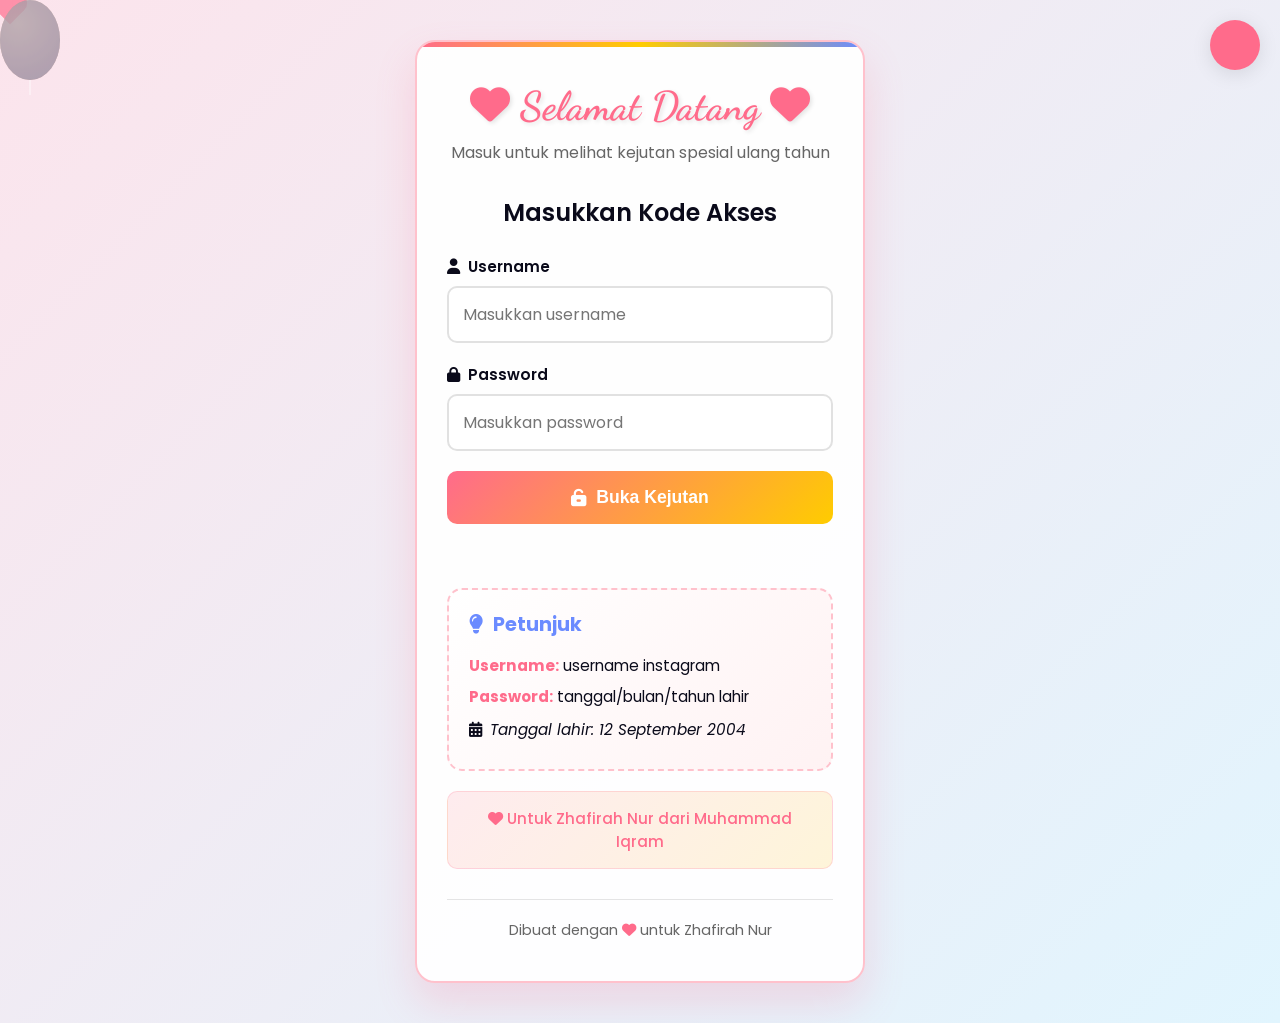
==== commit 417203a8: "update gift and surat" ====
--- a/gift.html
+++ b/gift.html
@@ -9,9 +9,24 @@
     <link href="https://fonts.googleapis.com/css2?family=Dancing+Script:wght@700&family=Poppins:wght@300;400;600&display=swap" rel="stylesheet" />
 </head>
 <body class="gift-page not-loaded">
+    <!-- Background Music -->
+    <audio id="background-music" loop>
+        <source src="audio/lagu-ultah.mp3" type="audio/mp3" />
+    </audio>
+
+    <!-- Music Control -->
+    <div class="music-control">
+        <button id="music-toggle" class="music-btn" aria-label="Putar atau hentikan musik">
+            <i class="fas fa-music"></i>
+        </button>
+        <button id="logout-btn" class="music-btn logout-btn" aria-label="Keluar">
+            <i class="fas fa-sign-out-alt"></i>
+        </button>
+    </div>
+
     <div class="container">
         <div class="gift-container">
-            <!-- Tombol kembali ke main.html -->
+            <!-- Tombol kembali ke main.html dengan hash #boxes-section -->
             <a href="main.html#boxes-section" class="btn-back">
                 <i class="fas fa-arrow-left"></i> Kembali ke Menu
             </a>
@@ -255,6 +270,7 @@
                     </div>
                 </div>
 
+                <!-- Tombol Buka Buket Bunga (Kirim WhatsApp otomatis) -->
                 <button id="bukaGiftBtn" class="btn-gift">
                     <i class="fas fa-gift"></i> Buka Buket Bunga
                 </button>
--- a/css/style.css
+++ b/css/style.css
@@ -895,6 +895,45 @@
     position: relative;
 }
 
+/* ===== TOMBOL KEMBALI KE TIUP LILIN ===== */
+.back-to-cake {
+    text-align: center;
+    margin-top: 30px;
+}
+
+.btn-back-to-cake {
+    background: linear-gradient(135deg, #6c5ce7, #a29bfe);
+    color: white;
+    border: none;
+    padding: 14px 32px;
+    border-radius: 50px;
+    font-size: 1rem;
+    font-weight: 600;
+    cursor: pointer;
+    transition: all 0.3s ease;
+    display: inline-flex;
+    align-items: center;
+    gap: 10px;
+    box-shadow: 0 5px 20px rgba(108, 92, 231, 0.3);
+}
+
+.btn-back-to-cake:hover {
+    transform: translateY(-3px) scale(1.02);
+    box-shadow: 0 10px 30px rgba(108, 92, 231, 0.4);
+}
+
+.btn-back-to-cake i {
+    font-size: 1.1rem;
+}
+
+/* Responsive */
+@media (max-width: 768px) {
+    .btn-back-to-cake {
+        padding: 12px 24px;
+        font-size: 0.9rem;
+    }
+}
+
 .boxes-header {
     text-align: center;
     margin-bottom: 40px;
@@ -1688,6 +1727,124 @@
 .gift-page .flower__g-fr__leaf--7 { left: 5vmin; top: 22vmin; transform: rotate(45deg); animation: flower__g-fr-leaft-ans-7 0.5s 4s linear backwards; }
 .gift-page .flower__g-fr__leaf--8 { left: -4vmin; top: 15vmin; transform: rotate(15deg) rotateY(-180deg); animation: flower__g-fr-leaft-ans-8 0.5s 3.8s linear backwards; }
 
+/* ===== TOMBOL BUKA BUKET ===== */
+.gift-card .btn-gift {
+    background: linear-gradient(135deg, #ff6b9d, #ff4757);
+    border: none;
+    color: #fff;
+    padding: 16px 40px;
+    border-radius: 50px;
+    font-size: 1.1rem;
+    font-weight: 700;
+    cursor: pointer;
+    transition: all 0.3s ease;
+    display: inline-flex;
+    align-items: center;
+    justify-content: center;
+    gap: 12px;
+    margin-top: 15px;
+    box-shadow: 0 6px 25px rgba(255, 107, 157, 0.4);
+    width: 100%;
+    max-width: 350px;
+    letter-spacing: 0.5px;
+    position: relative;
+    overflow: hidden;
+}
+
+.gift-card .btn-gift::before {
+    content: '';
+    position: absolute;
+    top: -50%;
+    left: -50%;
+    width: 200%;
+    height: 200%;
+    background: linear-gradient(45deg, transparent, rgba(255,255,255,0.1), transparent);
+    transform: rotate(45deg);
+    transition: all 0.5s ease;
+}
+
+.gift-card .btn-gift:hover::before {
+    left: 100%;
+}
+
+.gift-card .btn-gift:hover {
+    transform: translateY(-4px) scale(1.02);
+    box-shadow: 0 10px 35px rgba(255, 107, 157, 0.5);
+}
+
+.gift-card .btn-gift:active {
+    transform: translateY(0) scale(0.98);
+}
+
+.gift-card .btn-gift:disabled {
+    opacity: 0.7;
+    cursor: not-allowed;
+    transform: none !important;
+}
+
+.gift-card .btn-gift i {
+    font-size: 1.3rem;
+}
+
+.gift-card .btn-gift .btn-text {
+    display: flex;
+    flex-direction: column;
+    align-items: flex-start;
+    line-height: 1.2;
+}
+
+.gift-card .btn-gift .btn-text small {
+    font-size: 0.7rem;
+    font-weight: 400;
+    opacity: 0.8;
+}
+
+/* Status pengiriman */
+.gift-card .send-status {
+    margin-top: 12px;
+    padding: 10px 16px;
+    border-radius: 12px;
+    font-size: 0.9rem;
+    font-weight: 500;
+    display: none;
+    align-items: center;
+    justify-content: center;
+    gap: 10px;
+    animation: fadeIn 0.3s ease;
+}
+
+.gift-card .send-status.show {
+    display: flex;
+}
+
+.gift-card .send-status.success {
+    background: rgba(46, 204, 113, 0.15);
+    color: #2ecc71;
+    border: 1px solid rgba(46, 204, 113, 0.2);
+}
+
+.gift-card .send-status.error {
+    background: rgba(231, 76, 60, 0.15);
+    color: #e74c3c;
+    border: 1px solid rgba(231, 76, 60, 0.2);
+}
+
+.gift-card .send-status i {
+    font-size: 1.2rem;
+}
+
+/* Responsive */
+@media (max-width: 480px) {
+    .gift-card .btn-gift {
+        padding: 14px 24px;
+        font-size: 0.95rem;
+        max-width: 100%;
+    }
+    .gift-card .btn-gift i {
+        font-size: 1.1rem;
+    }
+}
+
 /* ===== LONG G ===== */
 .gift-page .long-g {
     position: absolute;
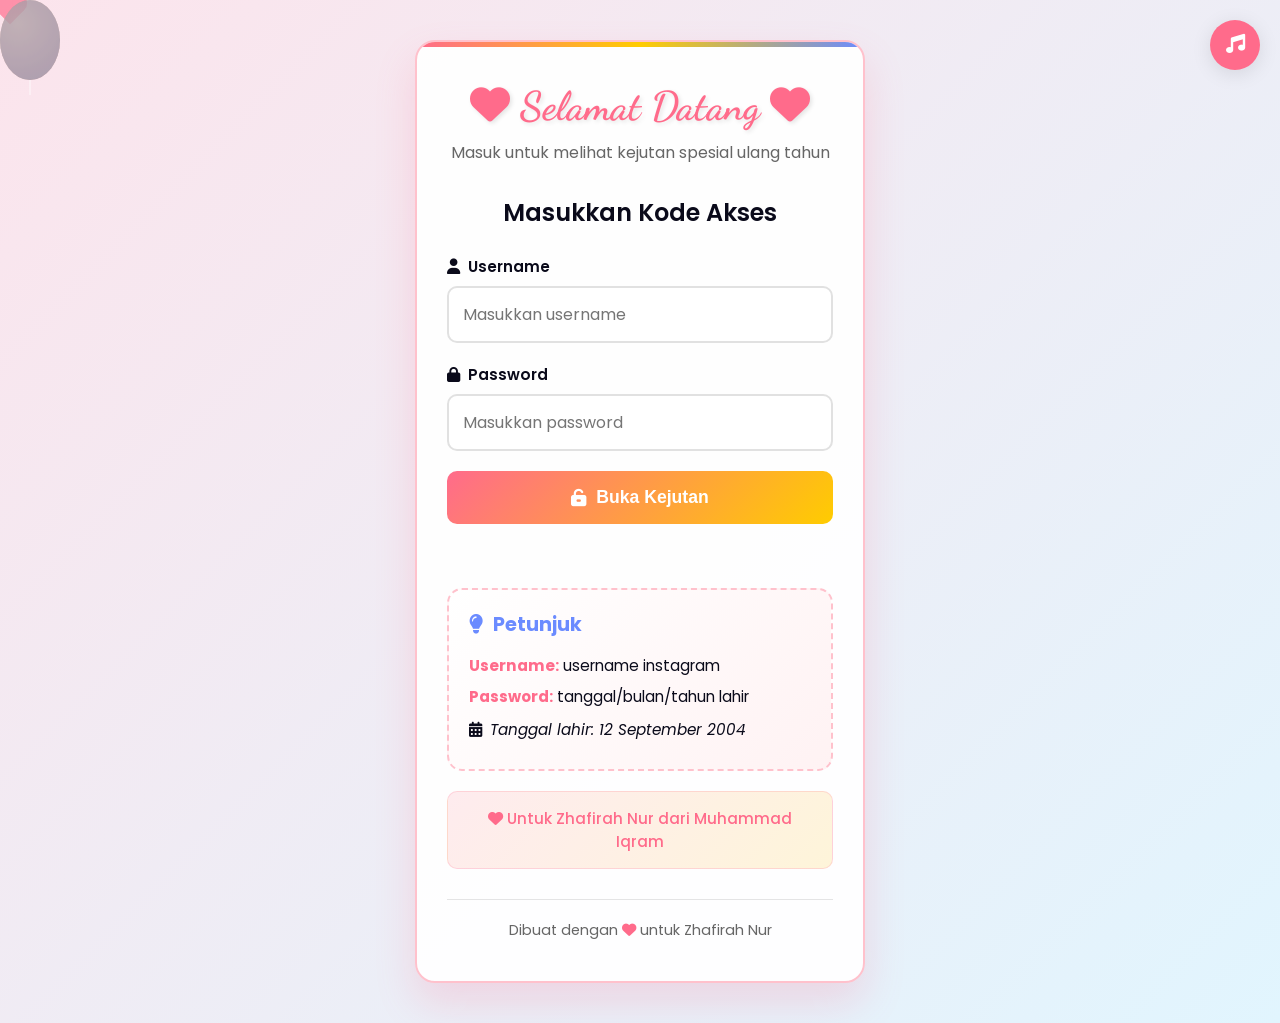
==== commit cc221426: "update galeri and gift" ====
--- a/gift.html
+++ b/gift.html
@@ -26,14 +26,14 @@
 
     <div class="container">
         <div class="gift-container">
-            <!-- Tombol kembali ke main.html dengan hash #boxes-section -->
+            <!-- Tombol kembali ke main.html (3 menu) -->
             <a href="main.html#boxes-section" class="btn-back">
                 <i class="fas fa-arrow-left"></i> Kembali ke Menu
             </a>
 
             <!-- Gift Card - Bunga Animasi -->
             <div class="gift-card">
-                <h2>🎁 Buket Bunga Spesial</h2>
+                <h2>🎁 Hadiah Spesial</h2>
                 <p class="gift-sub">Untuk Zhafirah dari Muhammad Iqram 💐</p>
 
                 <!-- Animasi Bunga -->
@@ -270,9 +270,8 @@
                     </div>
                 </div>
 
-                <!-- Tombol Buka Buket Bunga (Kirim WhatsApp otomatis) -->
                 <button id="bukaGiftBtn" class="btn-gift">
-                    <i class="fas fa-gift"></i> Buka Buket Bunga
+                    <i class="fas fa-gift"></i> Terima Hadiah
                 </button>
             </div>
 
--- a/css/style.css
+++ b/css/style.css
@@ -1042,7 +1042,7 @@
     border-color: #f39c12;
 }
 
-/* ===== SURAT PAGE ===== */
+/* ===== SURAT PAGE - FIX TERPOTONG ===== */
 .surat-page {
     background: linear-gradient(135deg, #1a0a1e, #2d152d, #1a0a1e);
     min-height: 100vh;
@@ -1075,6 +1075,8 @@
     padding: 40px 35px;
     border: 1px solid rgba(255, 107, 157, 0.08);
     box-shadow: 0 20px 60px rgba(0, 0, 0, 0.3);
+    max-height: none;
+    overflow: visible;
 }
 
 .surat-header {
@@ -1098,13 +1100,14 @@
 .surat-body {
     max-height: 0;
     overflow: hidden;
-    transition: max-height 1.5s ease, opacity 1s ease;
+    transition: max-height 1.8s ease, opacity 1s ease;
     opacity: 0;
 }
 
 .surat-body.open {
-    max-height: 900px;
+    max-height: 3000px !important;
     opacity: 1;
+    overflow: visible !important;
 }
 
 .surat-body .line {
@@ -1115,6 +1118,7 @@
     opacity: 0;
     transform: translateY(10px);
     transition: all 0.6s ease;
+    padding: 4px 0;
 }
 
 .surat-body .line.show {
@@ -1125,6 +1129,9 @@
 .surat-body .line:nth-child(odd) { color: #ffb3c6; }
 .surat-body .line:nth-child(even) { color: #f0e6d3; }
 .surat-body .line strong { color: #ff6b9d; }
+.surat-body .line:last-child {
+    margin-bottom: 10px;
+}
 
 .btn-buka {
     background: linear-gradient(135deg, #ff6b9d, #ff4757);
@@ -1151,6 +1158,28 @@
 .btn-buka:disabled {
     opacity: 0.6;
     cursor: not-allowed;
+}
+
+/* Responsive Surat */
+@media (max-width: 768px) {
+    .surat-card {
+        padding: 25px 20px;
+    }
+    .surat-body .line {
+        font-size: 0.9rem;
+        line-height: 2;
+    }
+}
+
+@media (max-width: 480px) {
+    .surat-card {
+        padding: 20px 15px;
+    }
+    .surat-body .line {
+        font-size: 0.85rem;
+        line-height: 1.9;
+        padding: 3px 0;
+    }
 }
 
 /* ===== GALERI PAGE ===== */
@@ -2279,10 +2308,6 @@
         font-size: 2.2rem;
     }
     
-    .surat-card {
-        padding: 25px 20px;
-    }
-    
     #galaxy-container {
         height: 380px;
     }
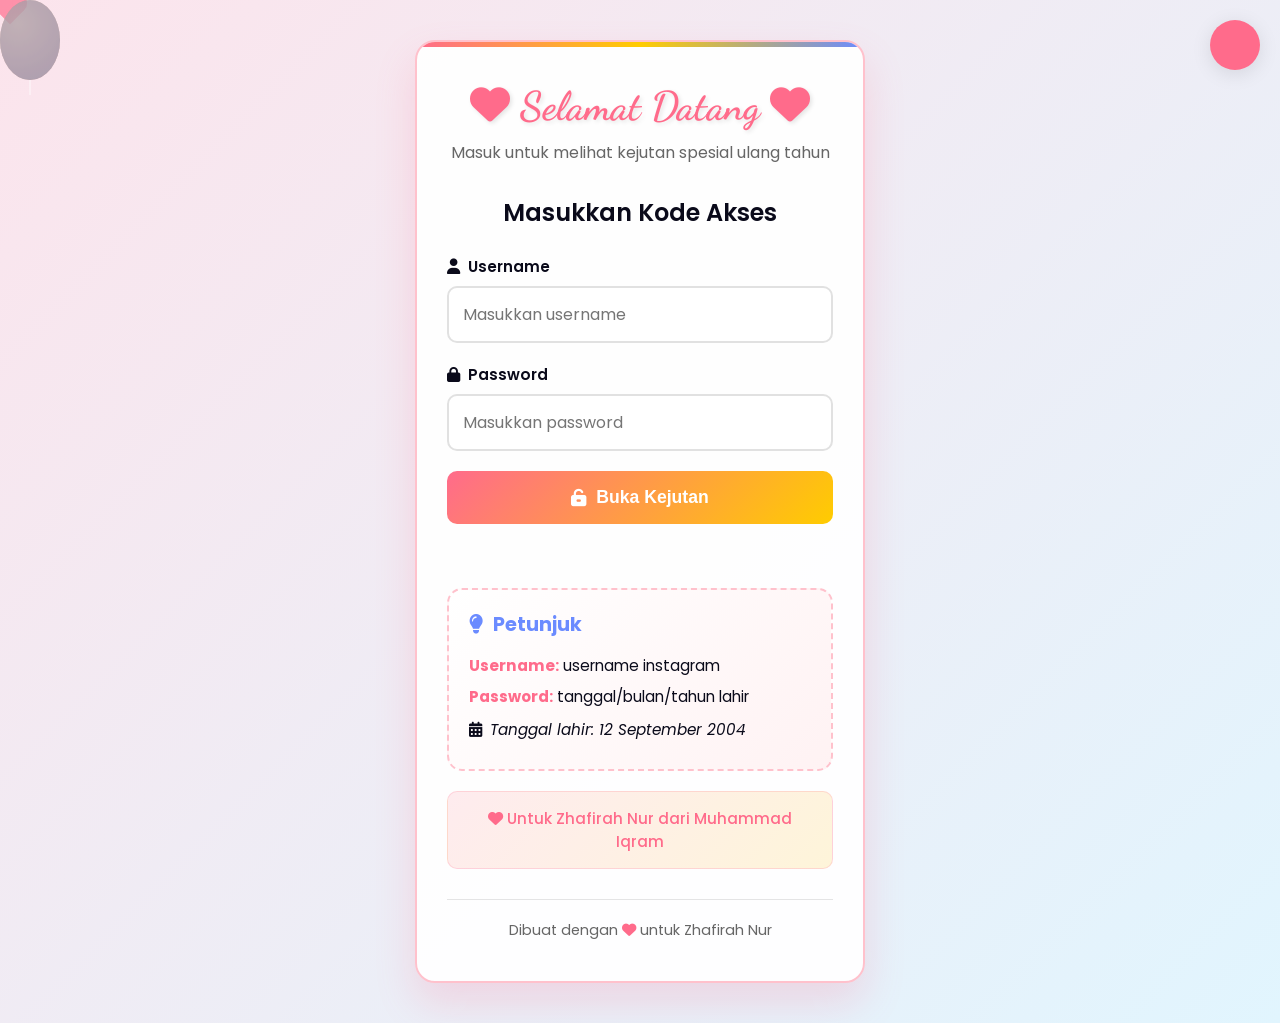
==== commit 8bc7bcf1: "update gift" ====
--- a/gift.html
+++ b/gift.html
@@ -3,7 +3,7 @@
 <head>
     <meta charset="UTF-8" />
     <meta name="viewport" content="width=device-width, initial-scale=1.0" />
-    <title>🎁 Hadiah & Ucapan</title>
+    <title>Hadiah dan Ucapan</title>
     <link rel="stylesheet" href="css/style.css" />
     <link rel="stylesheet" href="https://cdnjs.cloudflare.com/ajax/libs/font-awesome/6.4.0/css/all.min.css" />
     <link href="https://fonts.googleapis.com/css2?family=Dancing+Script:wght@700&family=Poppins:wght@300;400;600&display=swap" rel="stylesheet" />
@@ -33,8 +33,8 @@
 
             <!-- Gift Card - Bunga Animasi -->
             <div class="gift-card">
-                <h2>🎁 Hadiah Spesial</h2>
-                <p class="gift-sub">Untuk Zhafirah dari Muhammad Iqram 💐</p>
+                <h2>Hadiah Spesial</h2>
+                <p class="gift-sub">Untuk Zhafirah dari Muhammad Iqram</p>
 
                 <!-- Animasi Bunga -->
                 <div class="flower-wrapper">
@@ -277,36 +277,20 @@
 
             <!-- Form Ucapan -->
             <div class="ucapan-card">
-                <h3>💬 Ucapan Terima Kasih</h3>
-                <p class="ucapan-sub">Kirimkan ucapan terima kasihmu untuk Muhammad Iqram 💕</p>
+                <h3>Ucapan Terima Kasih</h3>
+                <p class="ucapan-sub">Kirimkan ucapan terima kasihmu untuk Muhammad Iqram</p>
 
                 <form id="giftForm">
                     <div class="form-group">
-                        <label for="pengirim">✍️ Dari</label>
+                        <label for="pengirim">Dari</label>
                         <input type="text" id="pengirim" value="Zhafirah Nur" readonly />
                     </div>
 
                     <div class="form-group">
-                        <label for="pesanUcapan">💕 Pesan Terima Kasih</label>
+                        <label for="pesanUcapan">Pesan Terima Kasih</label>
                         <textarea id="pesanUcapan" rows="5" placeholder="Tulis ucapan terima kasihmu untuk Iqram..."></textarea>
                         <div class="char-counter">
                             <span id="charCount">0</span> / 500
-                        </div>
-                    </div>
-
-                    <div class="form-group">
-                        <label>🎨 Emoji</label>
-                        <div class="emoji-picker">
-                            <button type="button" class="emoji-btn" onclick="addEmoji('❤️')">❤️</button>
-                            <button type="button" class="emoji-btn" onclick="addEmoji('💕')">💕</button>
-                            <button type="button" class="emoji-btn" onclick="addEmoji('😊')">😊</button>
-                            <button type="button" class="emoji-btn" onclick="addEmoji('🥰')">🥰</button>
-                            <button type="button" class="emoji-btn" onclick="addEmoji('😘')">😘</button>
-                            <button type="button" class="emoji-btn" onclick="addEmoji('💗')">💗</button>
-                            <button type="button" class="emoji-btn" onclick="addEmoji('✨')">✨</button>
-                            <button type="button" class="emoji-btn" onclick="addEmoji('🌹')">🌹</button>
-                            <button type="button" class="emoji-btn" onclick="addEmoji('💖')">💖</button>
-                            <button type="button" class="emoji-btn" onclick="addEmoji('🌸')">🌸</button>
                         </div>
                     </div>
 
@@ -328,15 +312,15 @@
                     </div>
 
                     <div id="statusMessage" class="status-message hidden">
-                        <span class="status-icon">✅</span>
-                        <span class="status-text">Terkirim! 💕</span>
+                        <span class="status-icon">&#10004;</span>
+                        <span class="status-text">Terkirim!</span>
                     </div>
                 </form>
             </div>
 
             <div class="copyright">
                 <p>
-                    © 2026 <a href="https://www.instagram.com/fdlann26/" target="_blank">Fadlan Fiqri Fauzan</a> 
+                    &copy; 2026 <a href="https://www.instagram.com/fdlann26/" target="_blank">Fadlan Fiqri Fauzan</a> 
                     - movedigitalku -
                     <a href="https://www.instagram.com/fdlann26/" target="_blank">@fdlann26</a>
                 </p>
--- a/css/style.css
+++ b/css/style.css
@@ -2393,4 +2393,16 @@
     .gift-page .flowers {
         transform: scale(0.4);
     }
+}
+
+/* ===== PETAL FALL ANIMATION ===== */
+@keyframes petalFallGift {
+    0% {
+        transform: translateY(0) rotate(0deg) scale(1);
+        opacity: 1;
+    }
+    100% {
+        transform: translateY(110vh) rotate(720deg) scale(0);
+        opacity: 0;
+    }
 }
